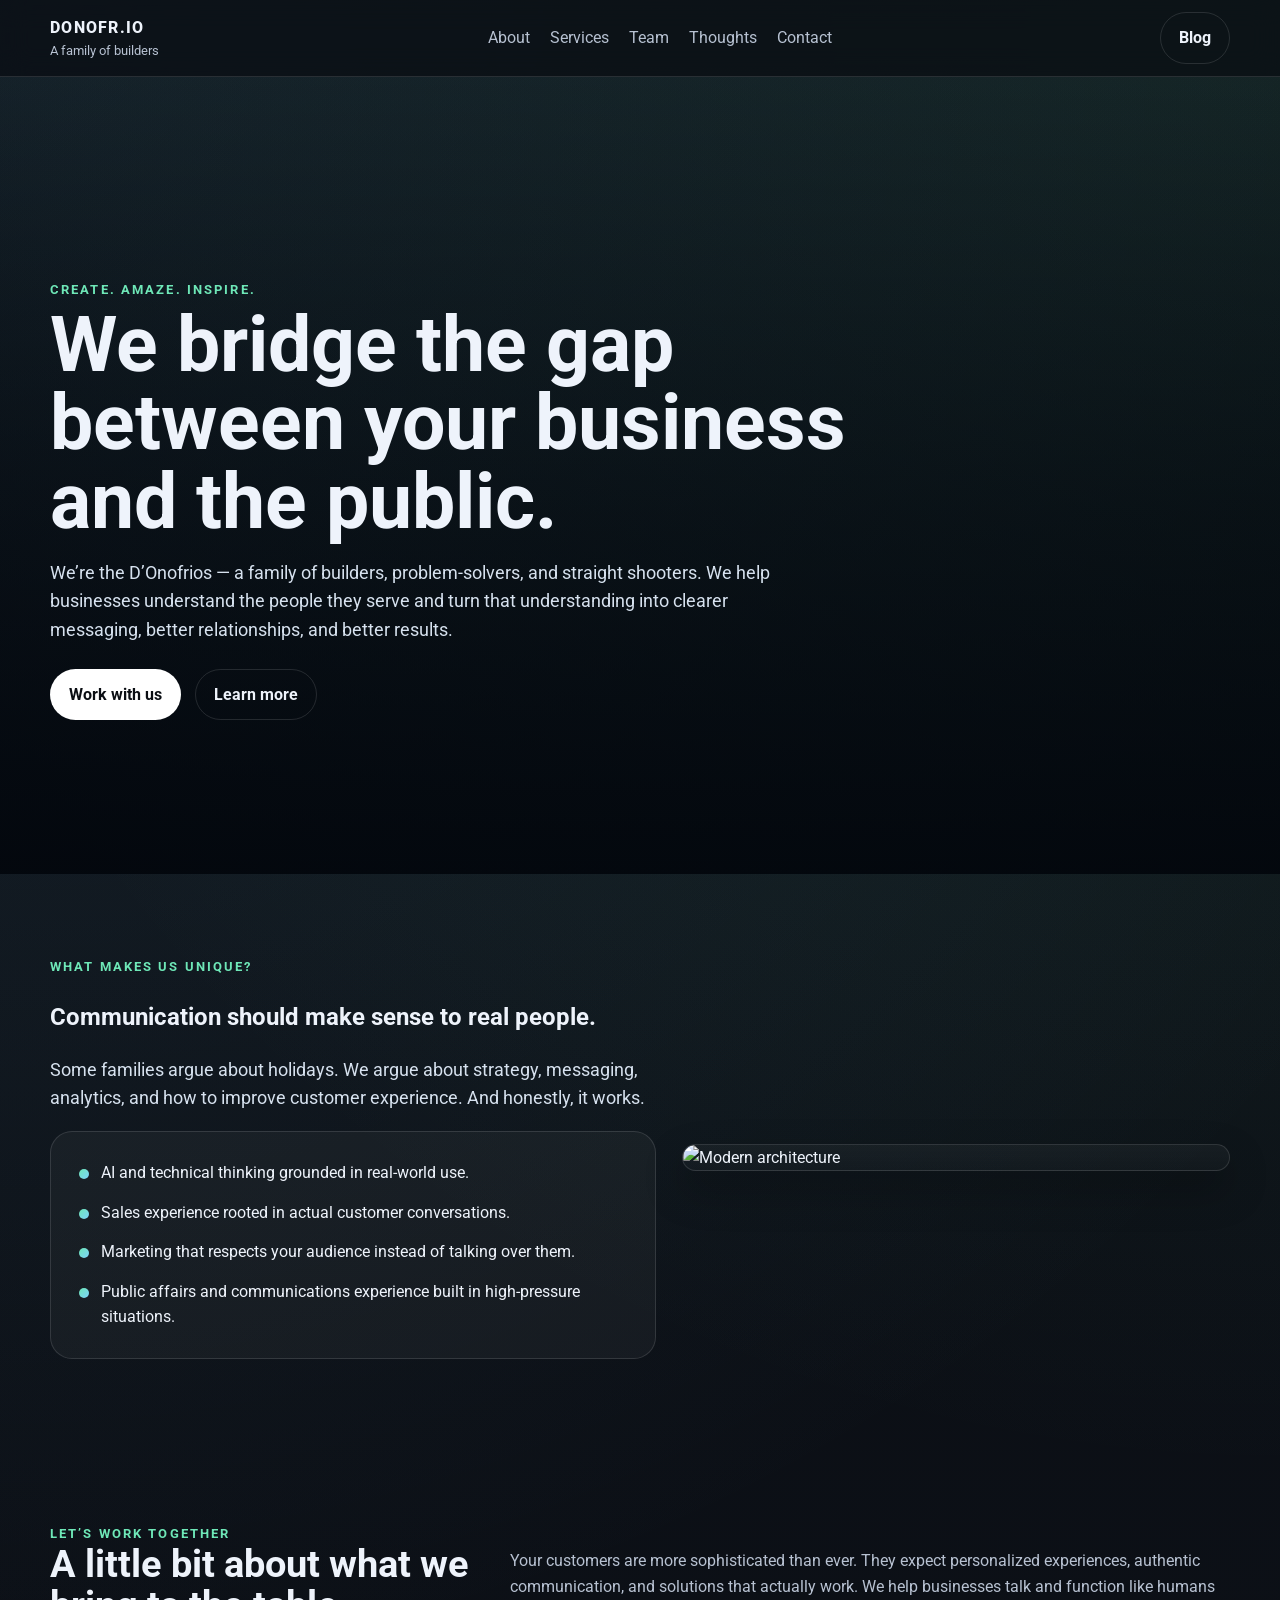
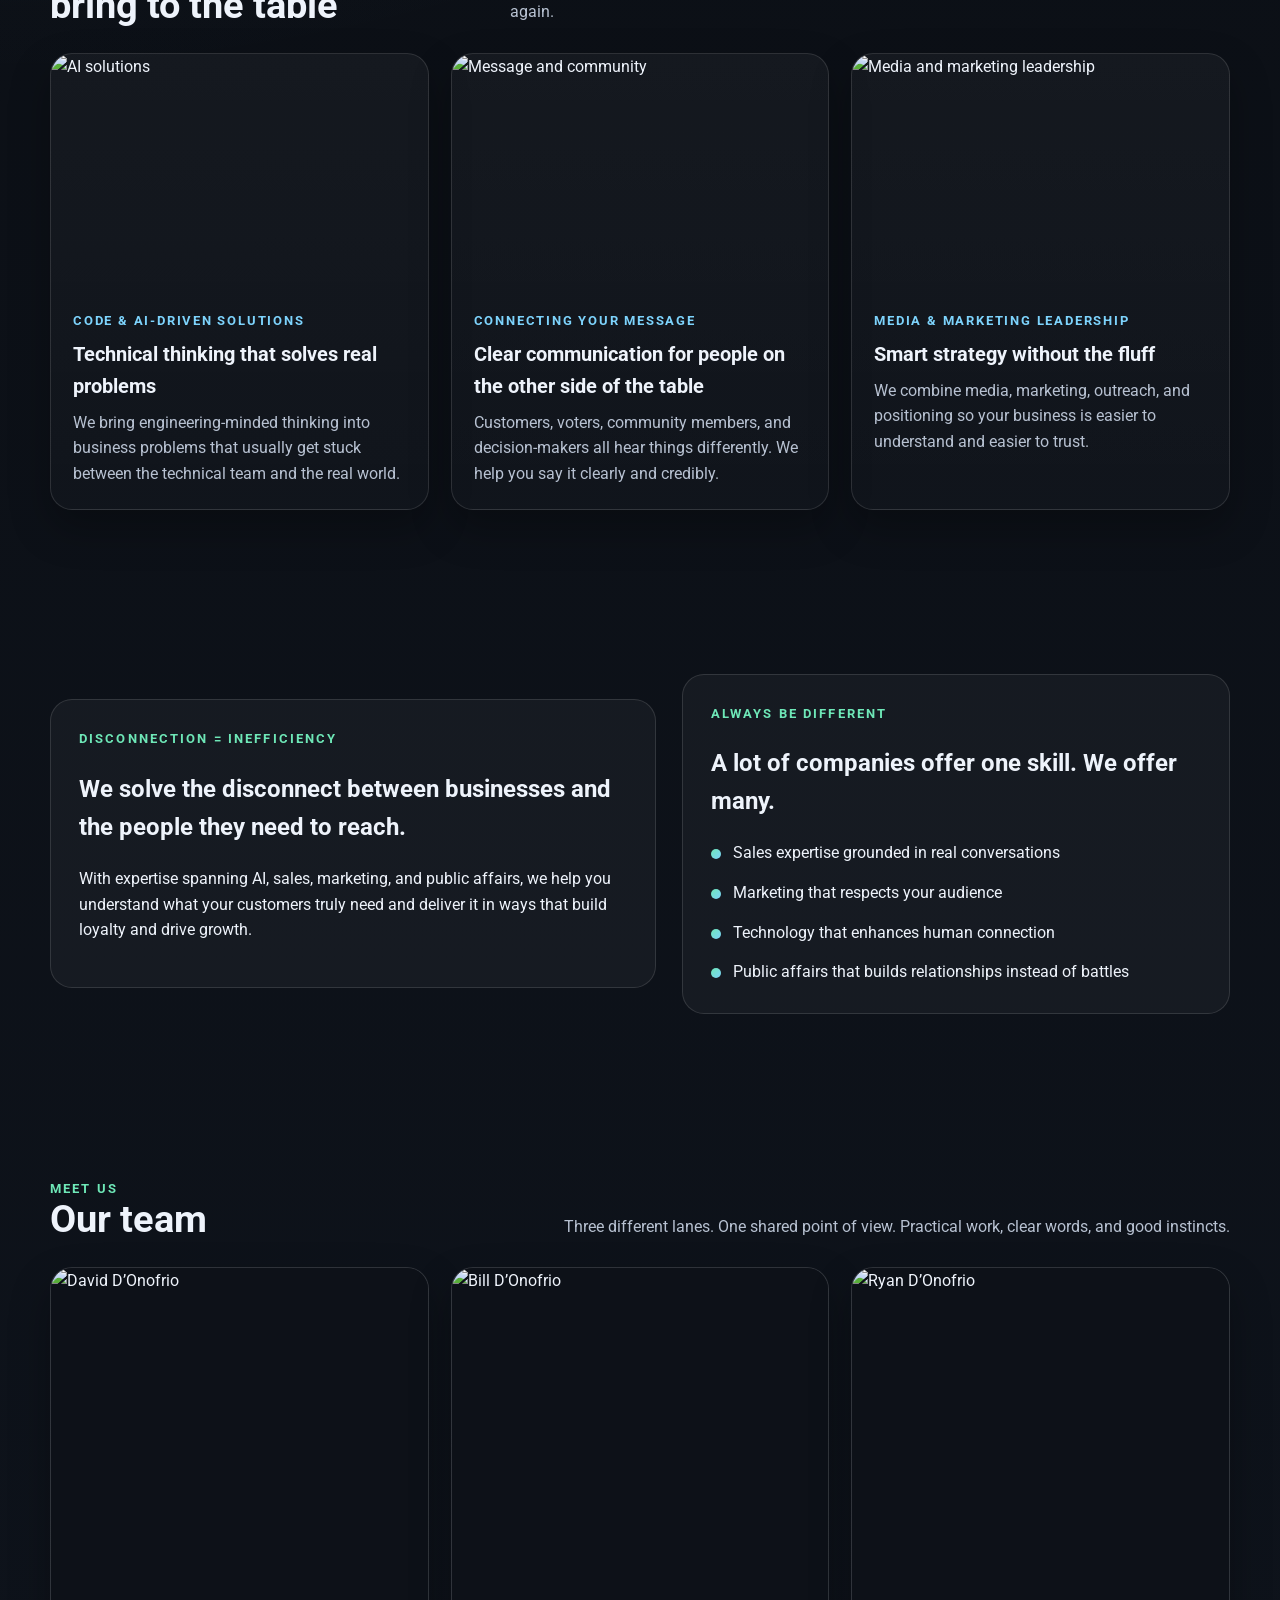
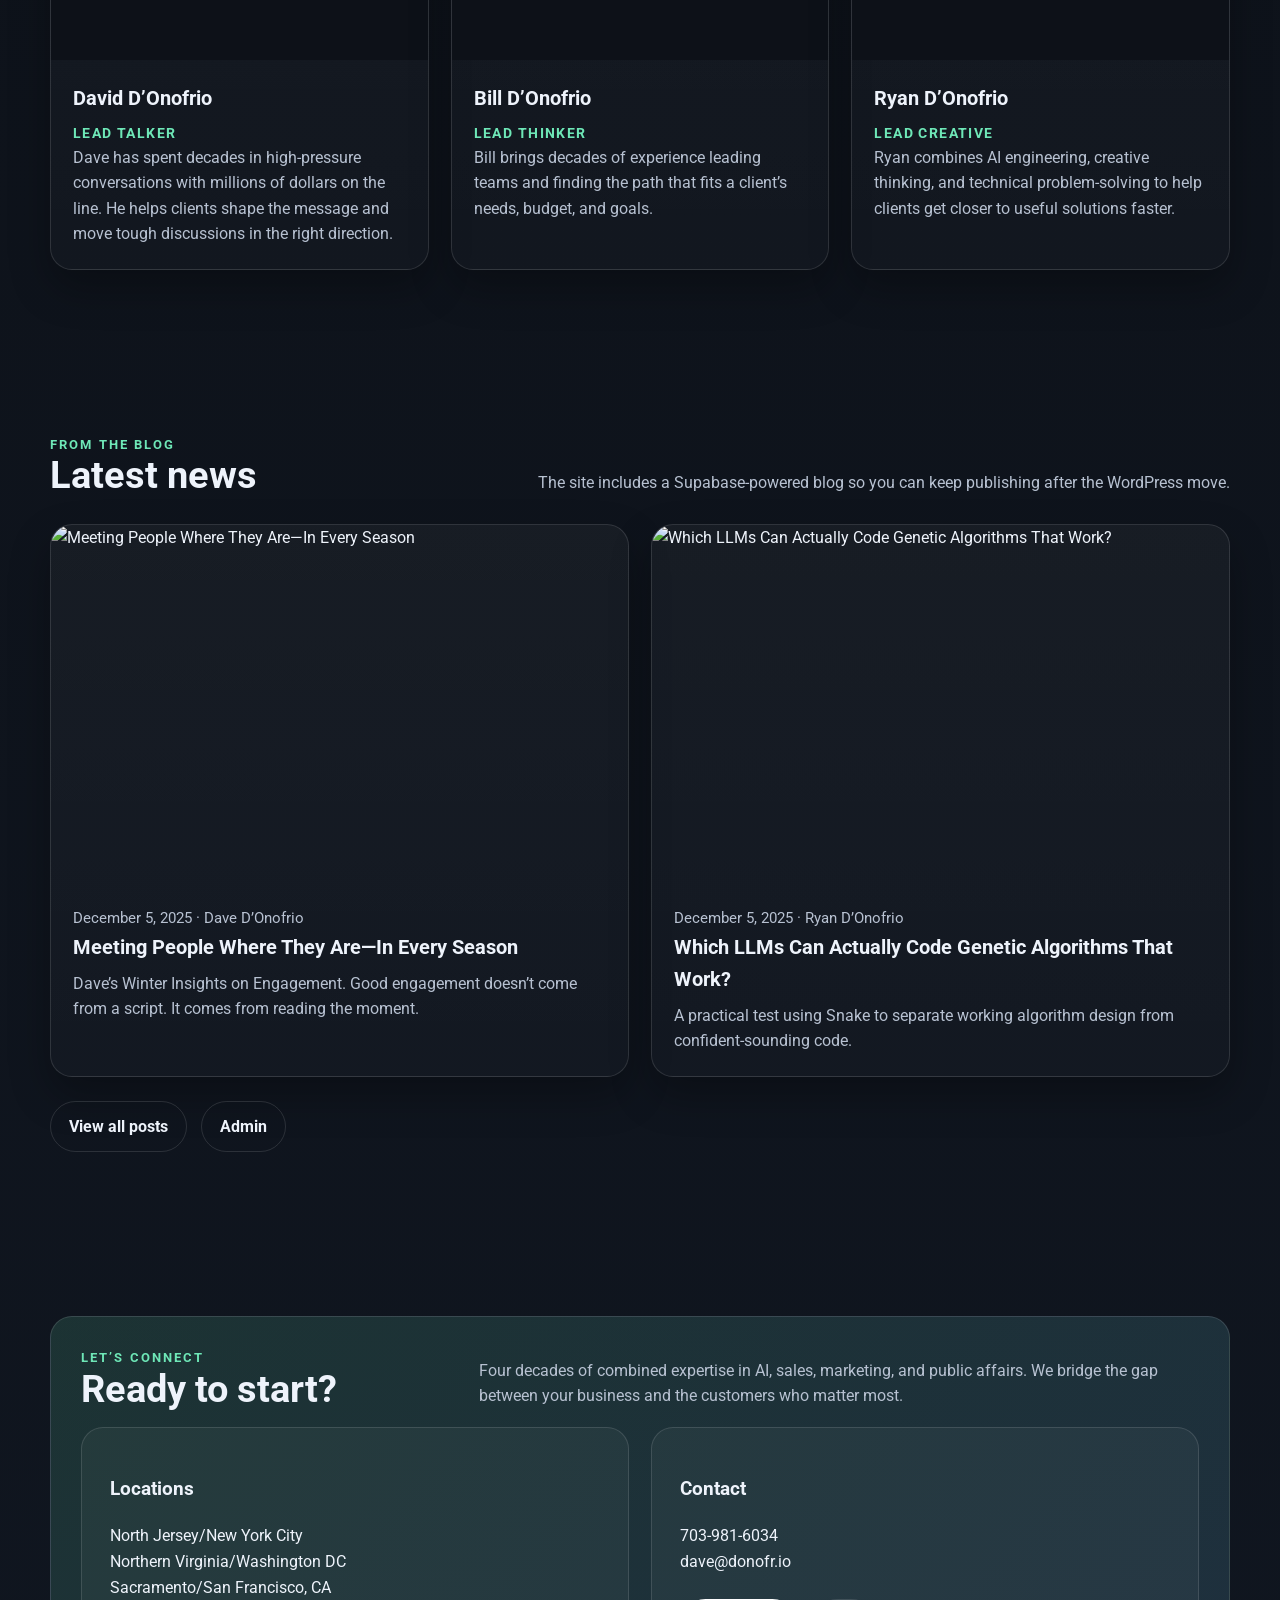
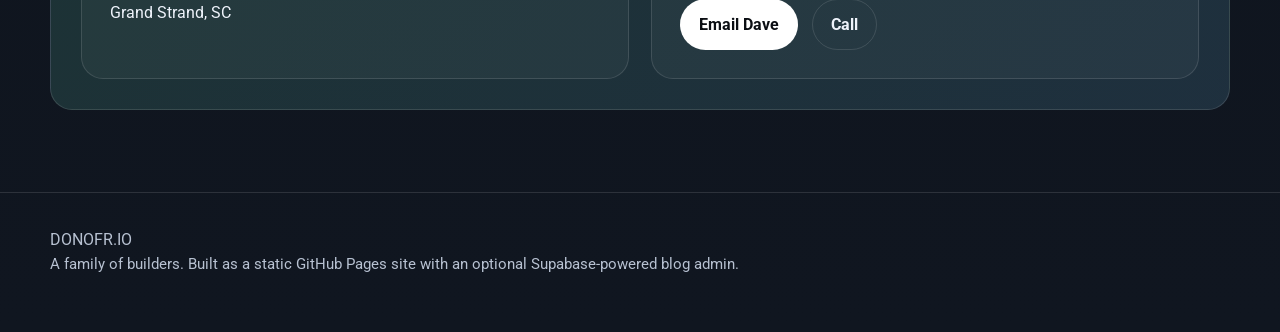
==== index.html @ b67cfa97 "Add files via upload" ====
<!doctype html>
<html lang="en">
<head>
  <meta charset="utf-8">
  <meta name="viewport" content="width=device-width,initial-scale=1">
  <title>DONOFR.IO — A family of builders</title>
  <meta name="description" content="We bridge the gap between your business and the public.">
  <link rel="preconnect" href="https://fonts.googleapis.com">
  <link rel="preconnect" href="https://fonts.gstatic.com" crossorigin>
  <link href="https://fonts.googleapis.com/css2?family=Roboto:wght@300;400;500;700;900&display=swap" rel="stylesheet">
  <link rel="stylesheet" href="styles.css">
</head>
<body>

<header class="site-header">
  <div class="container nav">
    <a class="brand" href="index.html">DONOFR.IO<small>A family of builders</small></a>
    <nav class="nav-links">
      <a href="index.html#about">About</a>
      <a href="index.html#services">Services</a>
      <a href="index.html#team">Team</a>
      <a href="thoughts.html">Thoughts</a>
      <a href="index.html#contact">Contact</a>
    </nav>
    <a class="btn secondary" href="thoughts.html">Blog</a>
  </div>
</header>

<section class="hero">
  <video autoplay muted loop playsinline poster="https://donofr.io/wp-content/uploads/2025/12/CAC-Meeting.jpg">
    <source src="https://donofr.io/wp-content/uploads/2023/02/cover.mp4" type="video/mp4">
  </video>
  <div class="hero-overlay"></div>
  <div class="container hero-inner">
    <div class="eyebrow">Create. Amaze. Inspire.</div>
    <h1>We bridge the gap between your business and the public.</h1>
    <p class="lead">We’re the D’Onofrios — a family of builders, problem-solvers, and straight shooters. We help businesses understand the people they serve and turn that understanding into clearer messaging, better relationships, and better results.</p>
    <div class="actions">
      <a class="btn" href="#contact">Work with us</a>
      <a class="btn secondary" href="#about">Learn more</a>
    </div>
  </div>
</section>

<section id="about">
  <div class="container split">
    <div>
      <div class="eyebrow">What makes us unique?</div>
      <h2>Communication should make sense to real people.</h2>
      <p class="lead">Some families argue about holidays. We argue about strategy, messaging, analytics, and how to improve customer experience. And honestly, it works.</p>
      <div class="panel">
        <ul class="list">
          <li><span class="dot"></span><span>AI and technical thinking grounded in real-world use.</span></li>
          <li><span class="dot"></span><span>Sales experience rooted in actual customer conversations.</span></li>
          <li><span class="dot"></span><span>Marketing that respects your audience instead of talking over them.</span></li>
          <li><span class="dot"></span><span>Public affairs and communications experience built in high-pressure situations.</span></li>
        </ul>
      </div>
    </div>
    <div class="card">
      <img src="https://donofr.io/wp-content/uploads/2017/09/samuel-ferrara-8N6TUVrWj38-unsplash-2-1-1024x683.jpg" alt="Modern architecture" />
    </div>
  </div>
</section>

<section id="services">
  <div class="container">
    <div class="section-head">
      <div>
        <div class="eyebrow">Let’s work together</div>
        <h2>A little bit about what we bring to the table</h2>
      </div>
      <p>Your customers are more sophisticated than ever. They expect personalized experiences, authentic communication, and solutions that actually work. We help businesses talk and function like humans again.</p>
    </div>
    <div class="grid grid-3">
      <article class="card">
        <div class="service-media"><img src="https://donofr.io/wp-content/uploads/2025/12/MIT-Probalistic-Control-compressed_0.gif" alt="AI solutions"></div>
        <div class="card-body">
          <div class="kicker">Code & AI-driven solutions</div>
          <h3>Technical thinking that solves real problems</h3>
          <p>We bring engineering-minded thinking into business problems that usually get stuck between the technical team and the real world.</p>
        </div>
      </article>
      <article class="card">
        <div class="service-media"><img src="https://donofr.io/wp-content/uploads/2025/12/CAC-Meeting.jpg" alt="Message and community"></div>
        <div class="card-body">
          <div class="kicker">Connecting your message</div>
          <h3>Clear communication for people on the other side of the table</h3>
          <p>Customers, voters, community members, and decision-makers all hear things differently. We help you say it clearly and credibly.</p>
        </div>
      </article>
      <article class="card">
        <div class="service-media"><img src="https://donofr.io/wp-content/uploads/2025/12/istockphoto-953782406-612x612-1.jpg" alt="Media and marketing leadership"></div>
        <div class="card-body">
          <div class="kicker">Media & marketing leadership</div>
          <h3>Smart strategy without the fluff</h3>
          <p>We combine media, marketing, outreach, and positioning so your business is easier to understand and easier to trust.</p>
        </div>
      </article>
    </div>
  </div>
</section>

<section>
  <div class="container split">
    <div class="panel">
      <div class="eyebrow">Disconnection = inefficiency</div>
      <h2>We solve the disconnect between businesses and the people they need to reach.</h2>
      <p>With expertise spanning AI, sales, marketing, and public affairs, we help you understand what your customers truly need and deliver it in ways that build loyalty and drive growth.</p>
    </div>
    <div class="panel">
      <div class="eyebrow">Always be different</div>
      <h2>A lot of companies offer one skill. We offer many.</h2>
      <ul class="list">
        <li><span class="dot"></span><span>Sales expertise grounded in real conversations</span></li>
        <li><span class="dot"></span><span>Marketing that respects your audience</span></li>
        <li><span class="dot"></span><span>Technology that enhances human connection</span></li>
        <li><span class="dot"></span><span>Public affairs that builds relationships instead of battles</span></li>
      </ul>
    </div>
  </div>
</section>

<section id="team">
  <div class="container">
    <div class="section-head">
      <div>
        <div class="eyebrow">Meet us</div>
        <h2>Our team</h2>
      </div>
      <p>Three different lanes. One shared point of view. Practical work, clear words, and good instincts.</p>
    </div>
    <div class="grid grid-3">
      <article class="card">
        <div class="team-photo"><img src="https://donofr.io/wp-content/uploads/2025/12/1763774761098.jpeg" alt="David D’Onofrio"></div>
        <div class="card-body">
          <h3>David D’Onofrio</h3>
          <div class="team-role">Lead Talker</div>
          <p>Dave has spent decades in high-pressure conversations with millions of dollars on the line. He helps clients shape the message and move tough discussions in the right direction.</p>
        </div>
      </article>
      <article class="card">
        <div class="team-photo"><img src="https://donofr.io/wp-content/uploads/2025/12/1517588302320.jpeg" alt="Bill D’Onofrio"></div>
        <div class="card-body">
          <h3>Bill D’Onofrio</h3>
          <div class="team-role">Lead Thinker</div>
          <p>Bill brings decades of experience leading teams and finding the path that fits a client’s needs, budget, and goals.</p>
        </div>
      </article>
      <article class="card">
        <div class="team-photo"><img src="https://donofr.io/wp-content/uploads/2025/12/1756089447397.jpeg" alt="Ryan D’Onofrio"></div>
        <div class="card-body">
          <h3>Ryan D’Onofrio</h3>
          <div class="team-role">Lead Creative</div>
          <p>Ryan combines AI engineering, creative thinking, and technical problem-solving to help clients get closer to useful solutions faster.</p>
        </div>
      </article>
    </div>
  </div>
</section>

<section id="thoughts">
  <div class="container">
    <div class="section-head">
      <div>
        <div class="eyebrow">From the blog</div>
        <h2>Latest news</h2>
      </div>
      <p>The site includes a Supabase-powered blog so you can keep publishing after the WordPress move.</p>
    </div>
    <div id="latest-posts" class="grid grid-2"></div>
    <div class="actions" style="margin-top:24px">
      <a class="btn secondary" href="thoughts.html">View all posts</a>
      <a class="btn secondary" href="admin.html">Admin</a>
    </div>
  </div>
</section>

<section id="contact">
  <div class="container">
    <div class="cta">
      <div class="section-head" style="margin-bottom:18px">
        <div>
          <div class="eyebrow">Let’s connect</div>
          <h2>Ready to start?</h2>
        </div>
        <p>Four decades of combined expertise in AI, sales, marketing, and public affairs. We bridge the gap between your business and the customers who matter most.</p>
      </div>
      <div class="grid grid-2">
        <div class="panel">
          <h3>Locations</h3>
          <p>North Jersey/New York City<br>Northern Virginia/Washington DC<br>Sacramento/San Francisco, CA<br>Grand Strand, SC</p>
        </div>
        <div class="panel">
          <h3>Contact</h3>
          <p><a href="tel:7039816034">703-981-6034</a><br><a href="mailto:dave@donofr.io">dave@donofr.io</a></p>
          <div class="actions">
            <a class="btn" href="mailto:dave@donofr.io">Email Dave</a>
            <a class="btn secondary" href="tel:7039816034">Call</a>
          </div>
        </div>
      </div>
    </div>
  </div>
</section>

<footer>
  <div class="container">
    <div>DONOFR.IO</div>
    <div class="small">A family of builders. Built as a static GitHub Pages site with an optional Supabase-powered blog admin.</div>
  </div>
</footer>

<script src="https://cdn.jsdelivr.net/npm/@supabase/supabase-js@2"></script>
<script src="config.js"></script>
<script src="app.js"></script>
</body>
</html>
---- styles.css ----
:root{
  --bg:#0e1116;
  --panel:#151a22;
  --panel-2:#1c2330;
  --text:#eef3fb;
  --muted:#b7c1d1;
  --line:rgba(255,255,255,.12);
  --accent:#6ee7b7;
  --accent-2:#7dd3fc;
  --max:1180px;
  --shadow:0 18px 40px rgba(0,0,0,.28);
  --radius:22px;
}
*{box-sizing:border-box}
html{scroll-behavior:smooth}
body{
  margin:0;
  font-family:Roboto,Inter,Arial,sans-serif;
  color:var(--text);
  background:
    radial-gradient(circle at top left, rgba(125,211,252,.12), transparent 32%),
    radial-gradient(circle at top right, rgba(110,231,183,.12), transparent 28%),
    linear-gradient(180deg,#0a0d12 0%, #101620 100%);
  line-height:1.6;
}
a{color:inherit;text-decoration:none}
img{max-width:100%;display:block}
video{display:block;max-width:100%}
.container{width:min(calc(100% - 32px),var(--max));margin:0 auto}
.site-header{
  position:sticky;top:0;z-index:1000;
  backdrop-filter:blur(14px);
  background:rgba(8,11,16,.72);
  border-bottom:1px solid var(--line);
}
.nav{
  display:flex;align-items:center;justify-content:space-between;
  min-height:76px;gap:20px
}
.brand{font-weight:800;letter-spacing:.08em}
.brand small{display:block;font-weight:400;letter-spacing:0;color:var(--muted);font-size:.8rem}
.nav-links{display:flex;gap:20px;flex-wrap:wrap}
.nav-links a{color:var(--muted)}
.nav-links a:hover,.nav-links a.active{color:var(--text)}
.btn{
  display:inline-flex;align-items:center;justify-content:center;gap:10px;
  border:1px solid var(--line);background:#fff;color:#0b0e13;
  padding:12px 18px;border-radius:999px;font-weight:700
}
.btn.secondary{
  background:transparent;color:var(--text)
}
.hero{
  position:relative;min-height:78svh;display:grid;align-items:end;overflow:hidden
}
.hero video,.hero .hero-overlay{
  position:absolute;inset:0;width:100%;height:100%;object-fit:cover
}
.hero-overlay{
  background:linear-gradient(180deg, rgba(2,6,12,.18) 0%, rgba(2,6,12,.62) 54%, rgba(2,6,12,.92) 100%)
}
.hero-inner{position:relative;z-index:1;padding:120px 0 72px}
.eyebrow{color:var(--accent);text-transform:uppercase;letter-spacing:.16em;font-size:.83rem;font-weight:700}
.hero h1{font-size:clamp(2.2rem, 6vw, 5.6rem);line-height:1.02;margin:.35rem 0 1rem;max-width:900px}
.lead{font-size:1.12rem;color:#d6e1ee;max-width:760px}
.actions{display:flex;flex-wrap:wrap;gap:14px;margin-top:24px}
section{padding:82px 0}
.section-head{display:flex;justify-content:space-between;gap:24px;align-items:end;margin-bottom:28px}
.section-head h2{font-size:clamp(1.8rem,3vw,3rem);line-height:1.05;margin:0}
.section-head p{max-width:720px;color:var(--muted);margin:0}
.grid{display:grid;gap:22px}
.grid-3{grid-template-columns:repeat(3,minmax(0,1fr))}
.grid-2{grid-template-columns:repeat(2,minmax(0,1fr))}
.card{
  background:linear-gradient(180deg, rgba(255,255,255,.04), rgba(255,255,255,.02));
  border:1px solid var(--line);border-radius:var(--radius);overflow:hidden;box-shadow:var(--shadow)
}
.card-body{padding:22px}
.card h3{margin:0 0 8px;font-size:1.25rem}
.card p{margin:0;color:var(--muted)}
.service-media{aspect-ratio:16/10;overflow:hidden}
.service-media img{width:100%;height:100%;object-fit:cover}
.kicker{font-size:.8rem;letter-spacing:.14em;text-transform:uppercase;color:var(--accent-2);font-weight:700;margin-bottom:6px}
.split{
  display:grid;grid-template-columns:1.05fr .95fr;gap:26px;align-items:center
}
.panel{
  background:rgba(255,255,255,.04);border:1px solid var(--line);border-radius:var(--radius);padding:28px
}
.list{display:grid;gap:14px;padding:0;margin:0;list-style:none}
.list li{display:flex;gap:12px;align-items:flex-start}
.dot{width:10px;height:10px;border-radius:999px;background:linear-gradient(135deg,var(--accent),var(--accent-2));margin-top:9px;flex:0 0 10px}
.team-photo{aspect-ratio:1/1.04;overflow:hidden;background:#0d1118}
.team-photo img{width:100%;height:100%;object-fit:cover}
.team-role{color:var(--accent);font-size:.88rem;letter-spacing:.1em;text-transform:uppercase;font-weight:700}
.blog-card img{aspect-ratio:16/10;object-fit:cover;width:100%}
.blog-meta{color:var(--muted);font-size:.92rem}
.cta{
  padding:30px;border-radius:var(--radius);
  background:linear-gradient(135deg, rgba(110,231,183,.14), rgba(125,211,252,.14));
  border:1px solid rgba(255,255,255,.12)
}
footer{
  border-top:1px solid var(--line);padding:34px 0 56px;color:var(--muted)
}
.small{font-size:.92rem;color:var(--muted)}
.page-hero{padding:72px 0 18px}
.page-hero h1{font-size:clamp(2rem,5vw,4rem);margin:0 0 12px}
.post-wrap{width:min(calc(100% - 32px),860px);margin:0 auto;padding:22px 0 80px}
.post-content img{border-radius:18px;margin:24px 0}
.post-content p, .post-content li, .post-content h2, .post-content h3{max-width:100%}
.post-content a{color:var(--accent-2);text-decoration:underline}
.admin-grid{display:grid;grid-template-columns:1fr 1fr;gap:20px}
input, textarea{
  width:100%;background:#0f141d;color:var(--text);border:1px solid var(--line);
  border-radius:14px;padding:14px 16px;font:inherit
}
textarea{min-height:220px;resize:vertical}
label{display:grid;gap:8px;font-weight:700}
.form-row{display:grid;gap:16px;margin-bottom:16px}
.notice{
  border:1px solid var(--line);border-radius:16px;padding:14px 16px;background:rgba(255,255,255,.04);color:var(--muted)
}
@media (max-width: 900px){
  .grid-3,.grid-2,.split,.admin-grid{grid-template-columns:1fr}
  .nav{padding:12px 0}
  .nav-links{display:none}
  .hero-inner{padding-top:108px}
}
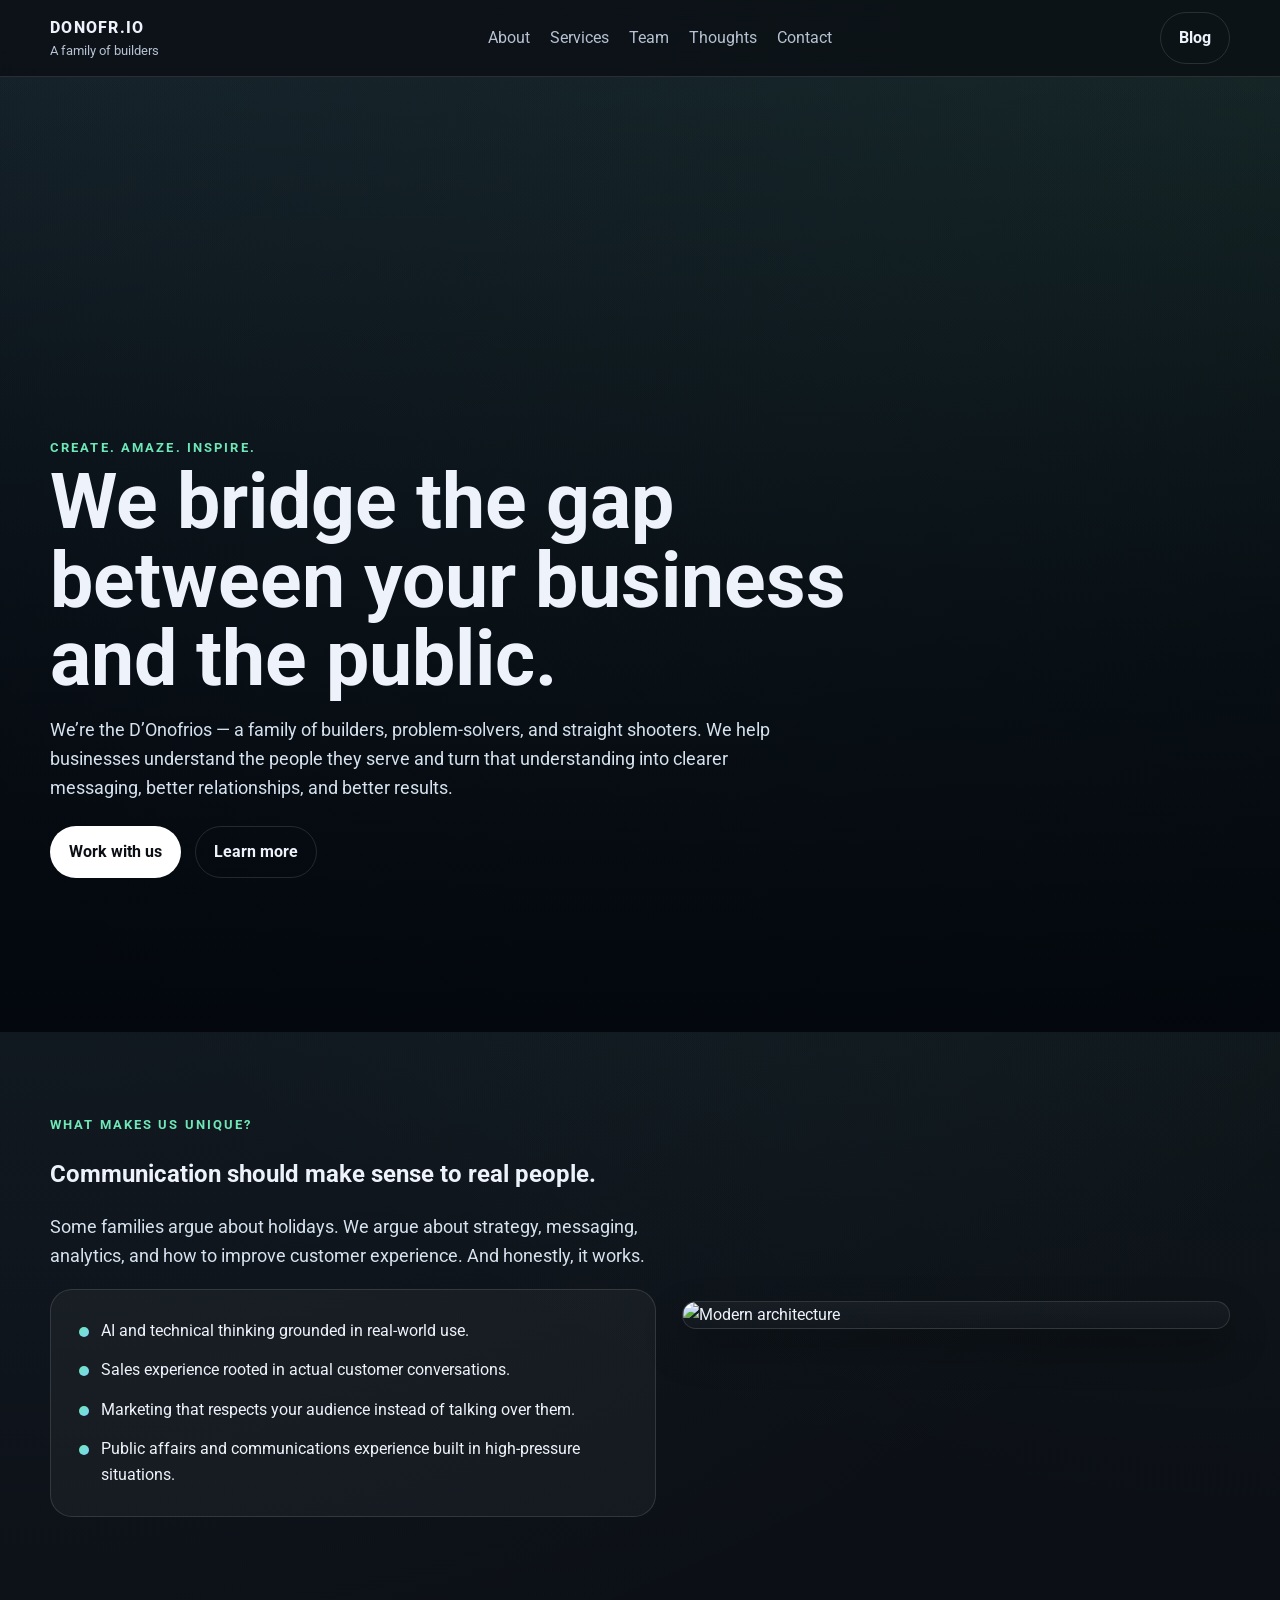
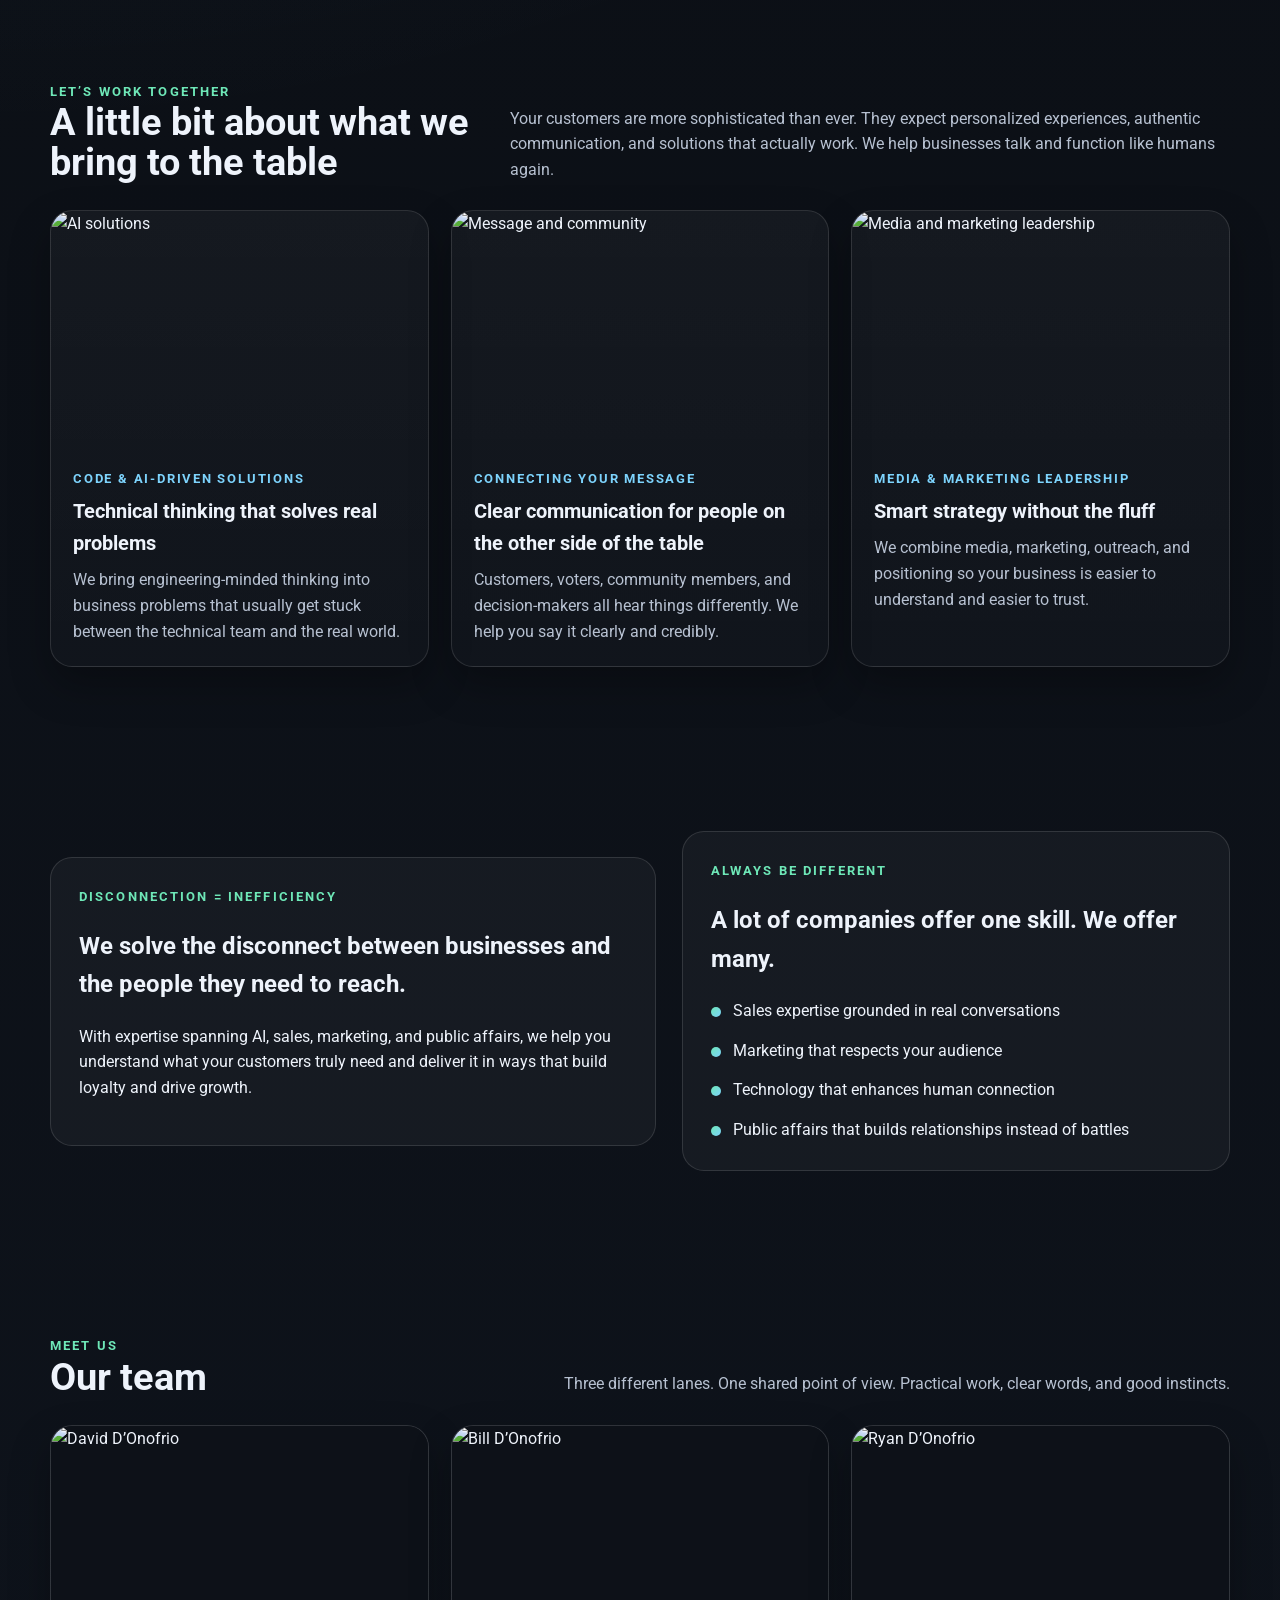
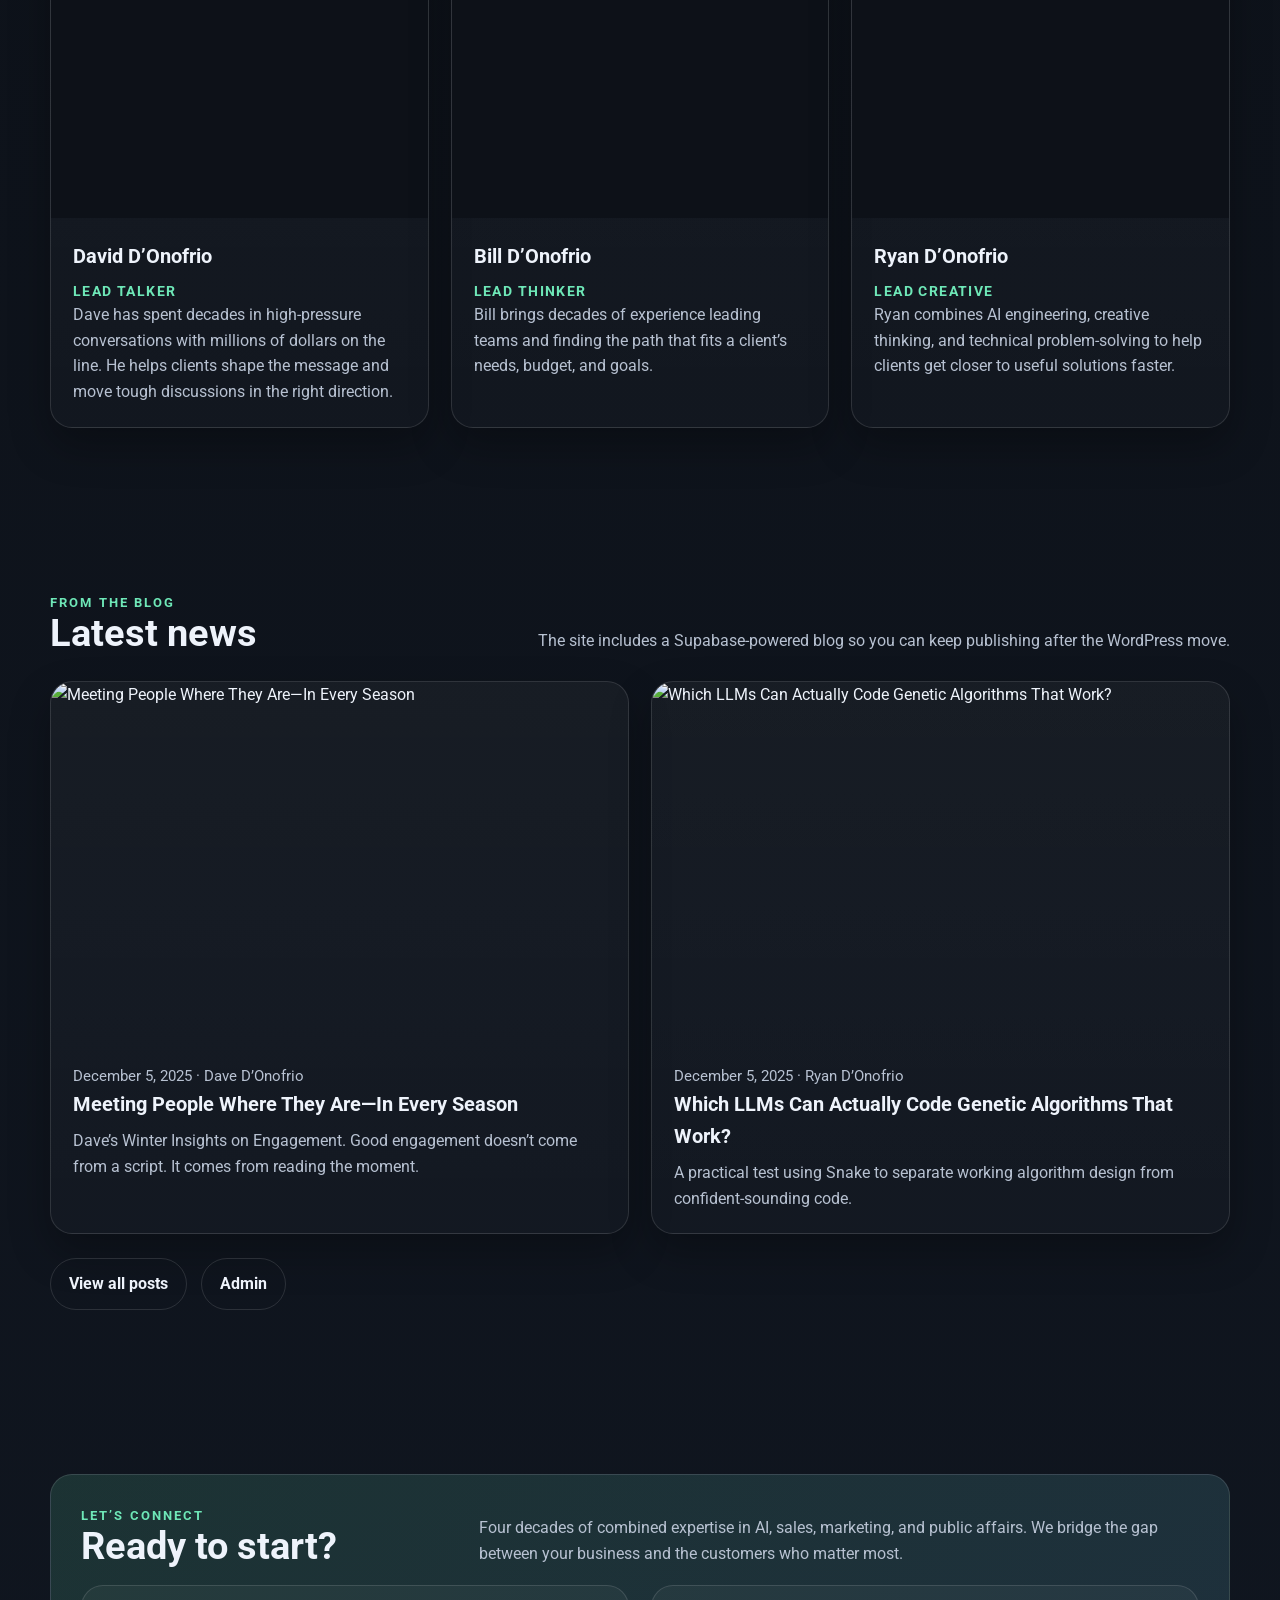
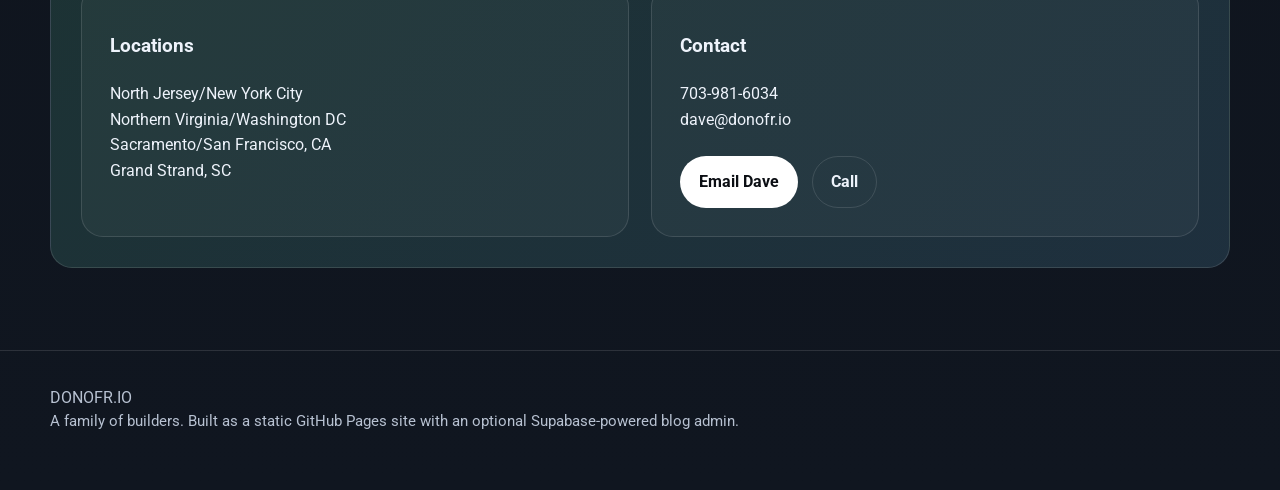
==== commit 69214db5: "Update index.html" ====
--- a/index.html
+++ b/index.html
@@ -27,9 +27,15 @@
 </header>
 
 <section class="hero">
-  <video autoplay muted loop playsinline poster="https://donofr.io/wp-content/uploads/2025/12/CAC-Meeting.jpg">
-    <source src="https://donofr.io/wp-content/uploads/2023/02/cover.mp4" type="video/mp4">
-  </video>
+  <div class="hero-video">
+    <iframe
+      src="https://player.vimeo.com/video/493280357?background=1&autoplay=1&loop=1&muted=1&byline=0&title=0&portrait=0"
+      frameborder="0"
+      allow="autoplay; fullscreen; picture-in-picture"
+      allowfullscreen
+      title="Background video"
+    ></iframe>
+  </div>
   <div class="hero-overlay"></div>
   <div class="container hero-inner">
     <div class="eyebrow">Create. Amaze. Inspire.</div>
@@ -215,4 +221,4 @@
 <script src="config.js"></script>
 <script src="app.js"></script>
 </body>
-</html>+</html>
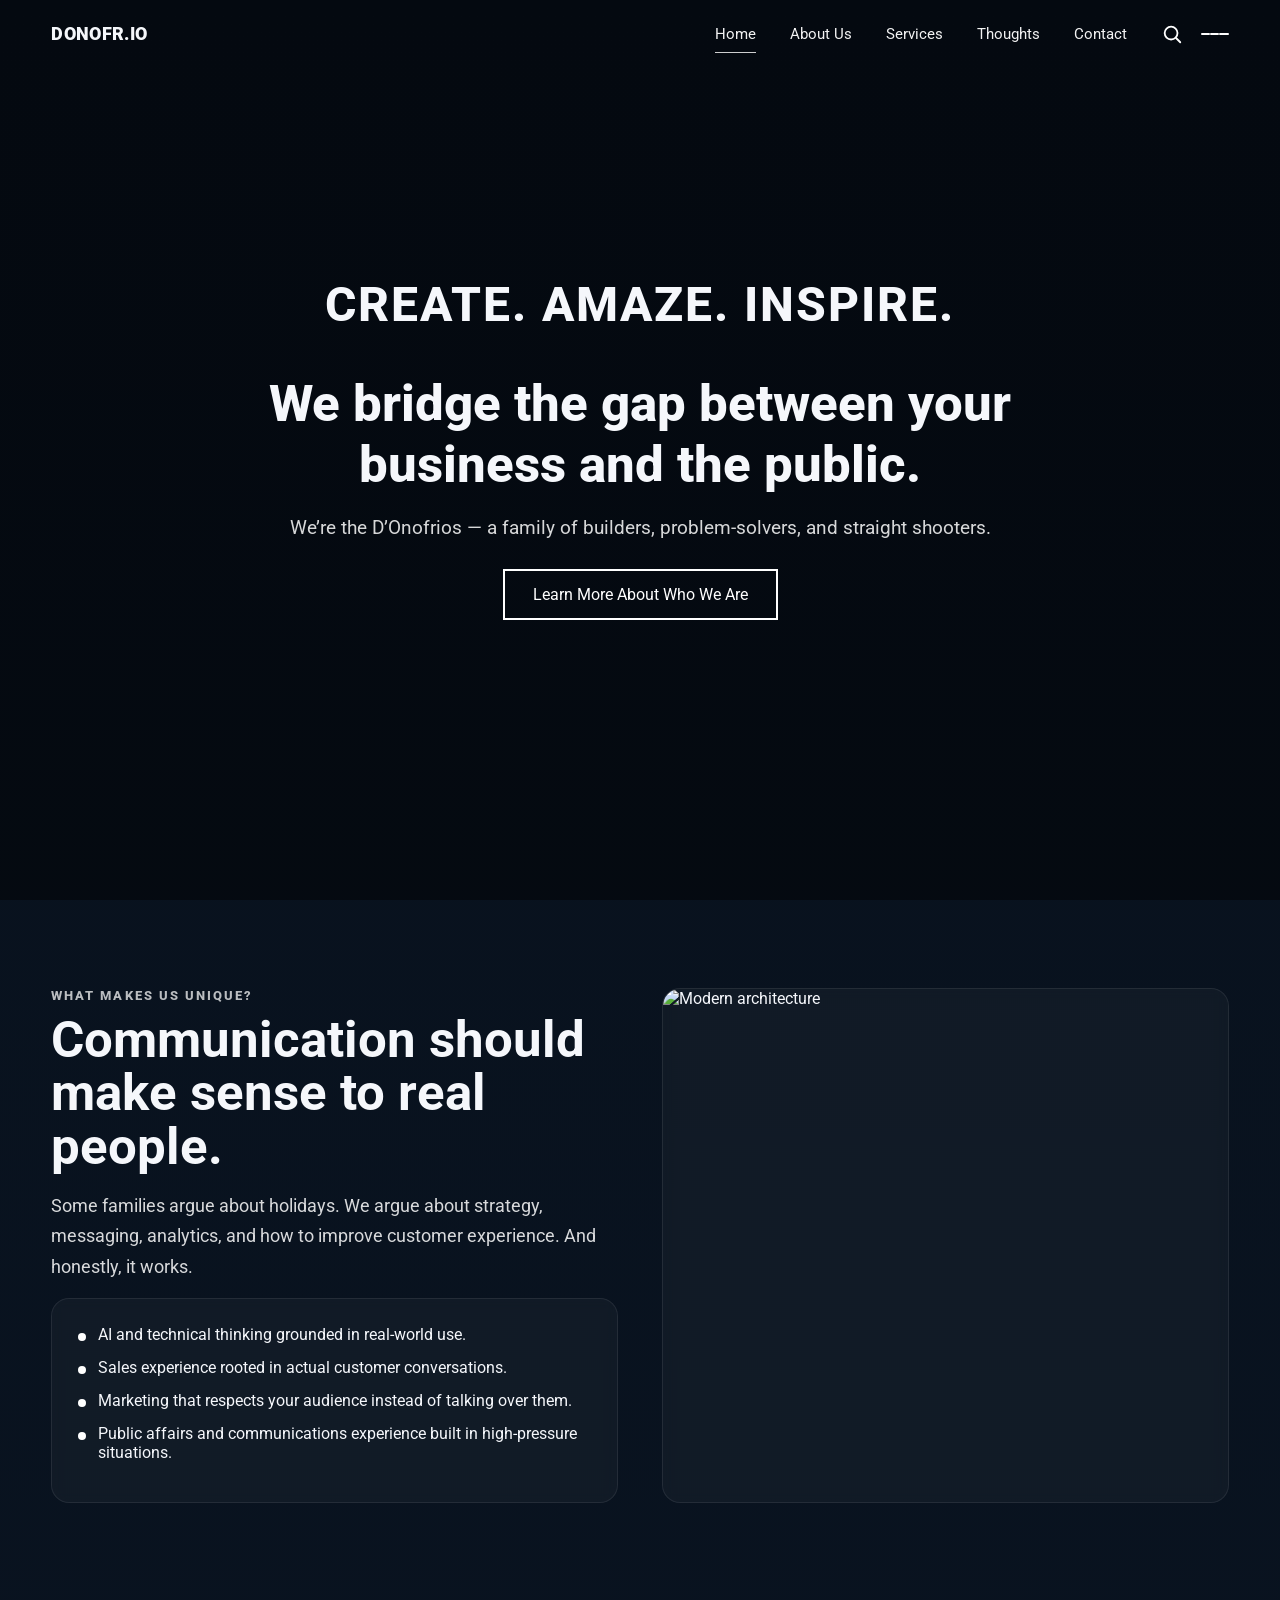
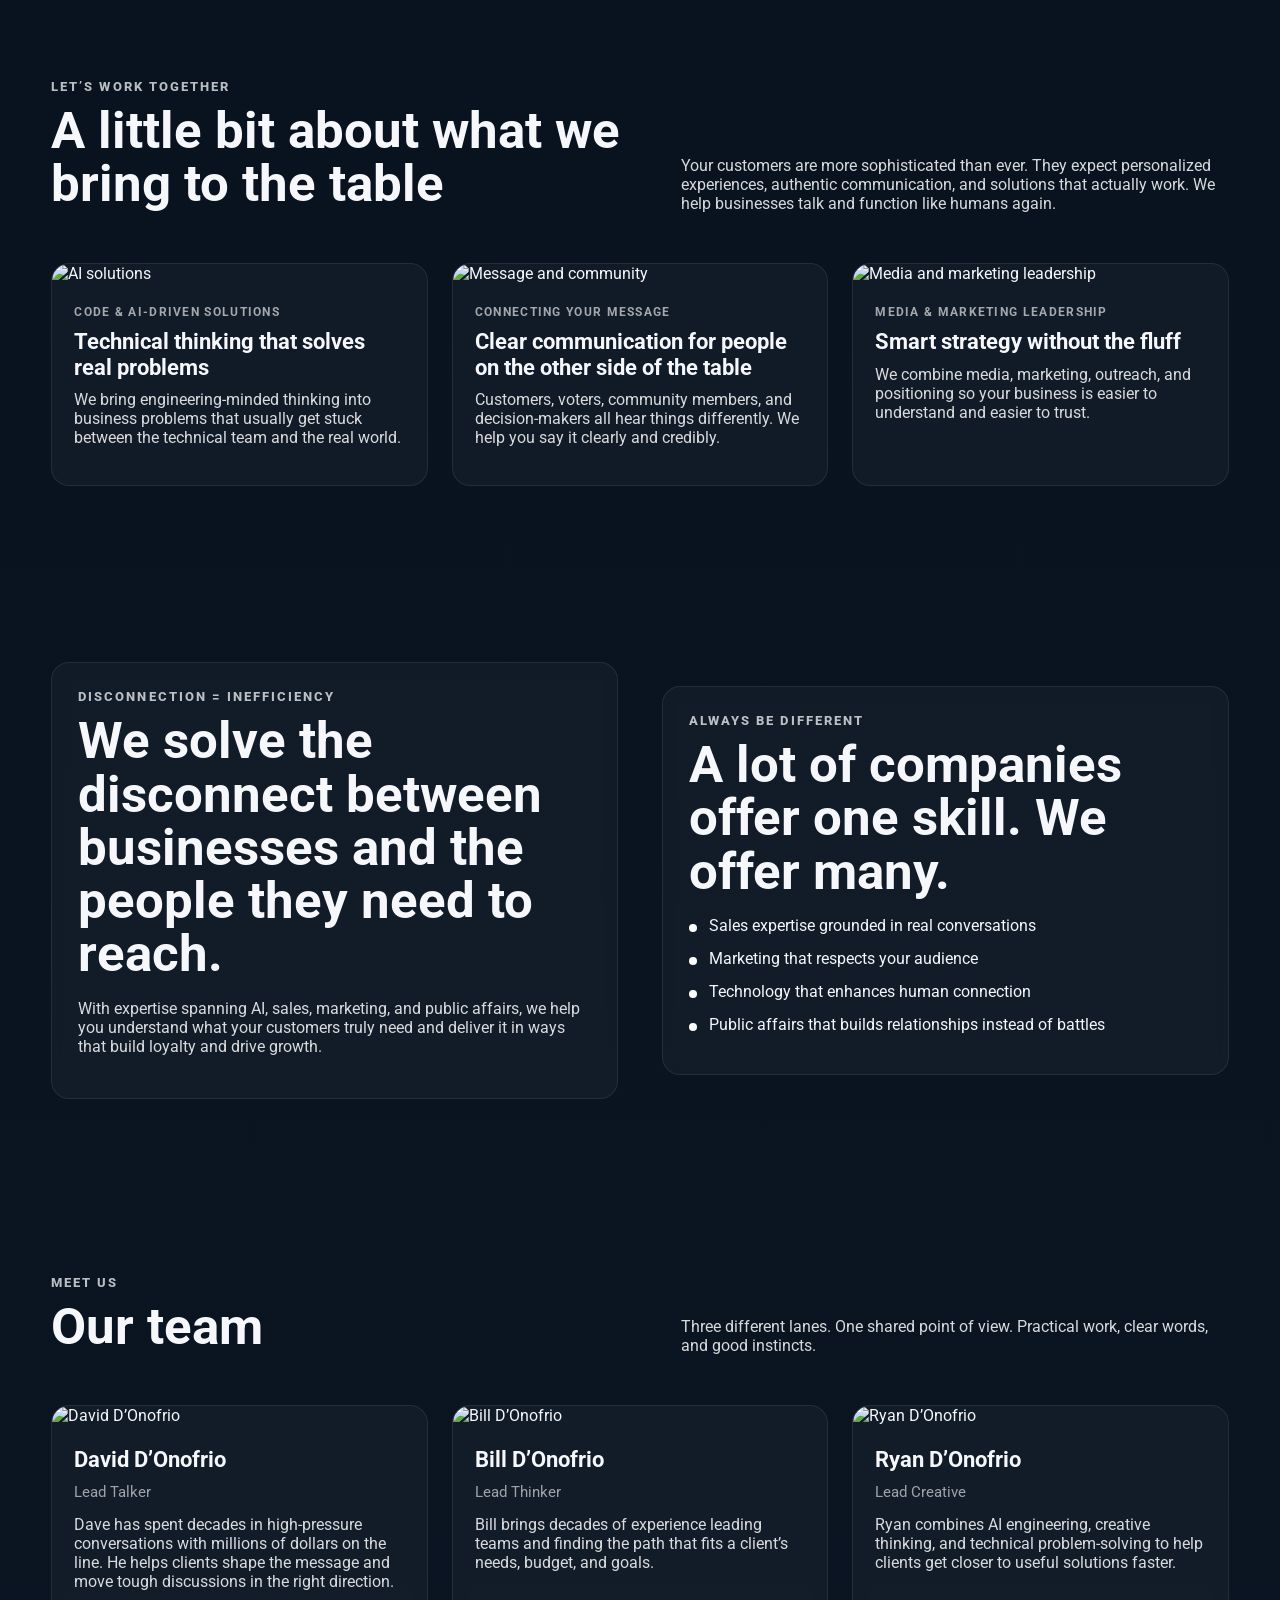
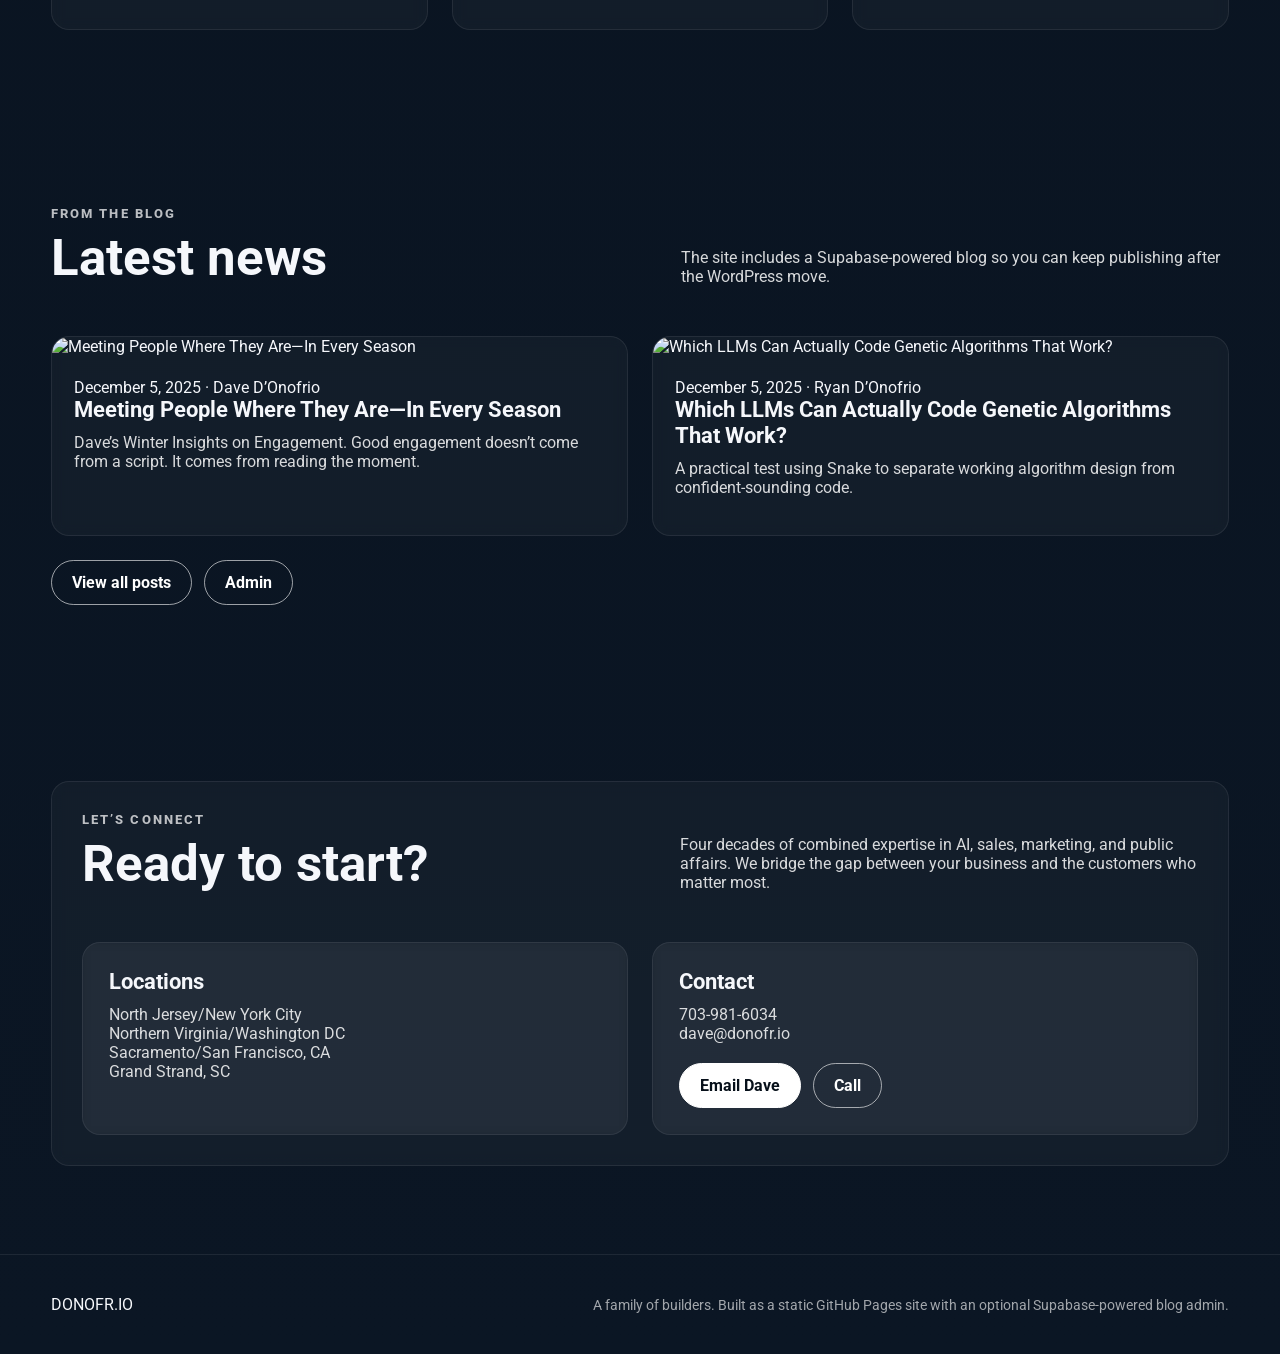
==== commit 8ad1be64: "Update index.html" ====
--- a/index.html
+++ b/index.html
@@ -14,37 +14,48 @@
 
 <header class="site-header">
   <div class="container nav">
-    <a class="brand" href="index.html">DONOFR.IO<small>A family of builders</small></a>
+    <a class="brand" href="index.html">DONOFR.IO</a>
+
     <nav class="nav-links">
-      <a href="index.html#about">About</a>
-      <a href="index.html#services">Services</a>
-      <a href="index.html#team">Team</a>
+      <a class="active" href="index.html">Home</a>
+      <a href="#about">About Us</a>
+      <a href="#services">Services</a>
       <a href="thoughts.html">Thoughts</a>
-      <a href="index.html#contact">Contact</a>
+      <a href="#contact">Contact</a>
     </nav>
-    <a class="btn secondary" href="thoughts.html">Blog</a>
+
+    <div class="nav-icons">
+      <a class="nav-icon search-icon" href="thoughts.html" aria-label="Search">
+        <svg viewBox="0 0 24 24" aria-hidden="true">
+          <circle cx="11" cy="11" r="7"></circle>
+          <line x1="16.65" y1="16.65" x2="21" y2="21"></line>
+        </svg>
+      </a>
+      <button class="nav-icon menu-icon" type="button" aria-label="Menu">
+        <span></span><span></span><span></span>
+      </button>
+    </div>
   </div>
 </header>
 
 <section class="hero">
-  <div class="hero-video">
-    <iframe
-      src="https://player.vimeo.com/video/493280357?background=1&autoplay=1&loop=1&muted=1&byline=0&title=0&portrait=0"
-      frameborder="0"
-      allow="autoplay; fullscreen; picture-in-picture"
-      allowfullscreen
-      title="Background video"
-    ></iframe>
-  </div>
+  <div class="hero-video-shell">
+    <video class="hero-video-native" autoplay muted loop playsinline>
+      <source src="DataFlow.mp4" type="video/mp4">
+    </video>
+  </div>
+
   <div class="hero-overlay"></div>
-  <div class="container hero-inner">
-    <div class="eyebrow">Create. Amaze. Inspire.</div>
-    <h1>We bridge the gap between your business and the public.</h1>
-    <p class="lead">We’re the D’Onofrios — a family of builders, problem-solvers, and straight shooters. We help businesses understand the people they serve and turn that understanding into clearer messaging, better relationships, and better results.</p>
-    <div class="actions">
-      <a class="btn" href="#contact">Work with us</a>
-      <a class="btn secondary" href="#about">Learn more</a>
-    </div>
+
+  <div class="hero-content">
+    <h2 class="hero-eyebrow">CREATE. AMAZE. INSPIRE.</h2>
+    <h1 class="hero-title">
+      We bridge the gap between your business and the public.
+    </h1>
+    <p class="hero-sub">
+      We’re the D’Onofrios — a family of builders, problem-solvers, and straight shooters.
+    </p>
+    <a href="#about" class="hero-button">Learn More About Who We Are</a>
   </div>
 </section>
 
@@ -53,7 +64,11 @@
     <div>
       <div class="eyebrow">What makes us unique?</div>
       <h2>Communication should make sense to real people.</h2>
-      <p class="lead">Some families argue about holidays. We argue about strategy, messaging, analytics, and how to improve customer experience. And honestly, it works.</p>
+      <p class="lead">
+        Some families argue about holidays. We argue about strategy, messaging, analytics,
+        and how to improve customer experience. And honestly, it works.
+      </p>
+
       <div class="panel">
         <ul class="list">
           <li><span class="dot"></span><span>AI and technical thinking grounded in real-world use.</span></li>
@@ -63,8 +78,9 @@
         </ul>
       </div>
     </div>
+
     <div class="card">
-      <img src="https://donofr.io/wp-content/uploads/2017/09/samuel-ferrara-8N6TUVrWj38-unsplash-2-1-1024x683.jpg" alt="Modern architecture" />
+      <img src="https://donofr.io/wp-content/uploads/2017/09/samuel-ferrara-8N6TUVrWj38-unsplash-2-1-1024x683.jpg" alt="Modern architecture">
     </div>
   </div>
 </section>
@@ -76,27 +92,40 @@
         <div class="eyebrow">Let’s work together</div>
         <h2>A little bit about what we bring to the table</h2>
       </div>
-      <p>Your customers are more sophisticated than ever. They expect personalized experiences, authentic communication, and solutions that actually work. We help businesses talk and function like humans again.</p>
-    </div>
+      <p>
+        Your customers are more sophisticated than ever. They expect personalized experiences,
+        authentic communication, and solutions that actually work. We help businesses talk and
+        function like humans again.
+      </p>
+    </div>
+
     <div class="grid grid-3">
       <article class="card">
-        <div class="service-media"><img src="https://donofr.io/wp-content/uploads/2025/12/MIT-Probalistic-Control-compressed_0.gif" alt="AI solutions"></div>
+        <div class="service-media">
+          <img src="https://donofr.io/wp-content/uploads/2025/12/MIT-Probalistic-Control-compressed_0.gif" alt="AI solutions">
+        </div>
         <div class="card-body">
           <div class="kicker">Code & AI-driven solutions</div>
           <h3>Technical thinking that solves real problems</h3>
           <p>We bring engineering-minded thinking into business problems that usually get stuck between the technical team and the real world.</p>
         </div>
       </article>
-      <article class="card">
-        <div class="service-media"><img src="https://donofr.io/wp-content/uploads/2025/12/CAC-Meeting.jpg" alt="Message and community"></div>
+
+      <article class="card">
+        <div class="service-media">
+          <img src="https://donofr.io/wp-content/uploads/2025/12/CAC-Meeting.jpg" alt="Message and community">
+        </div>
         <div class="card-body">
           <div class="kicker">Connecting your message</div>
           <h3>Clear communication for people on the other side of the table</h3>
           <p>Customers, voters, community members, and decision-makers all hear things differently. We help you say it clearly and credibly.</p>
         </div>
       </article>
-      <article class="card">
-        <div class="service-media"><img src="https://donofr.io/wp-content/uploads/2025/12/istockphoto-953782406-612x612-1.jpg" alt="Media and marketing leadership"></div>
+
+      <article class="card">
+        <div class="service-media">
+          <img src="https://donofr.io/wp-content/uploads/2025/12/istockphoto-953782406-612x612-1.jpg" alt="Media and marketing leadership">
+        </div>
         <div class="card-body">
           <div class="kicker">Media & marketing leadership</div>
           <h3>Smart strategy without the fluff</h3>
@@ -112,8 +141,12 @@
     <div class="panel">
       <div class="eyebrow">Disconnection = inefficiency</div>
       <h2>We solve the disconnect between businesses and the people they need to reach.</h2>
-      <p>With expertise spanning AI, sales, marketing, and public affairs, we help you understand what your customers truly need and deliver it in ways that build loyalty and drive growth.</p>
-    </div>
+      <p>
+        With expertise spanning AI, sales, marketing, and public affairs, we help you understand
+        what your customers truly need and deliver it in ways that build loyalty and drive growth.
+      </p>
+    </div>
+
     <div class="panel">
       <div class="eyebrow">Always be different</div>
       <h2>A lot of companies offer one skill. We offer many.</h2>
@@ -136,25 +169,34 @@
       </div>
       <p>Three different lanes. One shared point of view. Practical work, clear words, and good instincts.</p>
     </div>
+
     <div class="grid grid-3">
       <article class="card">
-        <div class="team-photo"><img src="https://donofr.io/wp-content/uploads/2025/12/1763774761098.jpeg" alt="David D’Onofrio"></div>
+        <div class="team-photo">
+          <img src="https://donofr.io/wp-content/uploads/2025/12/1763774761098.jpeg" alt="David D’Onofrio">
+        </div>
         <div class="card-body">
           <h3>David D’Onofrio</h3>
           <div class="team-role">Lead Talker</div>
           <p>Dave has spent decades in high-pressure conversations with millions of dollars on the line. He helps clients shape the message and move tough discussions in the right direction.</p>
         </div>
       </article>
-      <article class="card">
-        <div class="team-photo"><img src="https://donofr.io/wp-content/uploads/2025/12/1517588302320.jpeg" alt="Bill D’Onofrio"></div>
+
+      <article class="card">
+        <div class="team-photo">
+          <img src="https://donofr.io/wp-content/uploads/2025/12/1517588302320.jpeg" alt="Bill D’Onofrio">
+        </div>
         <div class="card-body">
           <h3>Bill D’Onofrio</h3>
           <div class="team-role">Lead Thinker</div>
           <p>Bill brings decades of experience leading teams and finding the path that fits a client’s needs, budget, and goals.</p>
         </div>
       </article>
-      <article class="card">
-        <div class="team-photo"><img src="https://donofr.io/wp-content/uploads/2025/12/1756089447397.jpeg" alt="Ryan D’Onofrio"></div>
+
+      <article class="card">
+        <div class="team-photo">
+          <img src="https://donofr.io/wp-content/uploads/2025/12/1756089447397.jpeg" alt="Ryan D’Onofrio">
+        </div>
         <div class="card-body">
           <h3>Ryan D’Onofrio</h3>
           <div class="team-role">Lead Creative</div>
@@ -174,7 +216,9 @@
       </div>
       <p>The site includes a Supabase-powered blog so you can keep publishing after the WordPress move.</p>
     </div>
+
     <div id="latest-posts" class="grid grid-2"></div>
+
     <div class="actions" style="margin-top:24px">
       <a class="btn secondary" href="thoughts.html">View all posts</a>
       <a class="btn secondary" href="admin.html">Admin</a>
@@ -185,21 +229,34 @@
 <section id="contact">
   <div class="container">
     <div class="cta">
-      <div class="section-head" style="margin-bottom:18px">
+      <div class="section-head">
         <div>
           <div class="eyebrow">Let’s connect</div>
           <h2>Ready to start?</h2>
         </div>
-        <p>Four decades of combined expertise in AI, sales, marketing, and public affairs. We bridge the gap between your business and the customers who matter most.</p>
-      </div>
+        <p>
+          Four decades of combined expertise in AI, sales, marketing, and public affairs.
+          We bridge the gap between your business and the customers who matter most.
+        </p>
+      </div>
+
       <div class="grid grid-2">
         <div class="panel">
           <h3>Locations</h3>
-          <p>North Jersey/New York City<br>Northern Virginia/Washington DC<br>Sacramento/San Francisco, CA<br>Grand Strand, SC</p>
-        </div>
+          <p>
+            North Jersey/New York City<br>
+            Northern Virginia/Washington DC<br>
+            Sacramento/San Francisco, CA<br>
+            Grand Strand, SC
+          </p>
+        </div>
+
         <div class="panel">
           <h3>Contact</h3>
-          <p><a href="tel:7039816034">703-981-6034</a><br><a href="mailto:dave@donofr.io">dave@donofr.io</a></p>
+          <p>
+            <a href="tel:7039816034">703-981-6034</a><br>
+            <a href="mailto:dave@donofr.io">dave@donofr.io</a>
+          </p>
           <div class="actions">
             <a class="btn" href="mailto:dave@donofr.io">Email Dave</a>
             <a class="btn secondary" href="tel:7039816034">Call</a>
@@ -211,7 +268,7 @@
 </section>
 
 <footer>
-  <div class="container">
+  <div class="container footer-inner">
     <div>DONOFR.IO</div>
     <div class="small">A family of builders. Built as a static GitHub Pages site with an optional Supabase-powered blog admin.</div>
   </div>
--- a/styles.css
+++ b/styles.css
@@ -1,130 +1,521 @@
-
-:root{
-  --bg:#0e1116;
-  --panel:#151a22;
-  --panel-2:#1c2330;
-  --text:#eef3fb;
-  --muted:#b7c1d1;
-  --line:rgba(255,255,255,.12);
-  --accent:#6ee7b7;
-  --accent-2:#7dd3fc;
-  --max:1180px;
-  --shadow:0 18px 40px rgba(0,0,0,.28);
-  --radius:22px;
-}
-*{box-sizing:border-box}
-html{scroll-behavior:smooth}
-body{
-  margin:0;
-  font-family:Roboto,Inter,Arial,sans-serif;
-  color:var(--text);
-  background:
-    radial-gradient(circle at top left, rgba(125,211,252,.12), transparent 32%),
-    radial-gradient(circle at top right, rgba(110,231,183,.12), transparent 28%),
-    linear-gradient(180deg,#0a0d12 0%, #101620 100%);
-  line-height:1.6;
-}
-a{color:inherit;text-decoration:none}
-img{max-width:100%;display:block}
-video{display:block;max-width:100%}
-.container{width:min(calc(100% - 32px),var(--max));margin:0 auto}
-.site-header{
-  position:sticky;top:0;z-index:1000;
-  backdrop-filter:blur(14px);
-  background:rgba(8,11,16,.72);
-  border-bottom:1px solid var(--line);
-}
-.nav{
-  display:flex;align-items:center;justify-content:space-between;
-  min-height:76px;gap:20px
-}
-.brand{font-weight:800;letter-spacing:.08em}
-.brand small{display:block;font-weight:400;letter-spacing:0;color:var(--muted);font-size:.8rem}
-.nav-links{display:flex;gap:20px;flex-wrap:wrap}
-.nav-links a{color:var(--muted)}
-.nav-links a:hover,.nav-links a.active{color:var(--text)}
-.btn{
-  display:inline-flex;align-items:center;justify-content:center;gap:10px;
-  border:1px solid var(--line);background:#fff;color:#0b0e13;
-  padding:12px 18px;border-radius:999px;font-weight:700
-}
-.btn.secondary{
-  background:transparent;color:var(--text)
-}
-.hero{
-  position:relative;min-height:78svh;display:grid;align-items:end;overflow:hidden
-}
-.hero video,.hero .hero-overlay{
-  position:absolute;inset:0;width:100%;height:100%;object-fit:cover
-}
-.hero-overlay{
-  background:linear-gradient(180deg, rgba(2,6,12,.18) 0%, rgba(2,6,12,.62) 54%, rgba(2,6,12,.92) 100%)
-}
-.hero-inner{position:relative;z-index:1;padding:120px 0 72px}
-.eyebrow{color:var(--accent);text-transform:uppercase;letter-spacing:.16em;font-size:.83rem;font-weight:700}
-.hero h1{font-size:clamp(2.2rem, 6vw, 5.6rem);line-height:1.02;margin:.35rem 0 1rem;max-width:900px}
-.lead{font-size:1.12rem;color:#d6e1ee;max-width:760px}
-.actions{display:flex;flex-wrap:wrap;gap:14px;margin-top:24px}
-section{padding:82px 0}
-.section-head{display:flex;justify-content:space-between;gap:24px;align-items:end;margin-bottom:28px}
-.section-head h2{font-size:clamp(1.8rem,3vw,3rem);line-height:1.05;margin:0}
-.section-head p{max-width:720px;color:var(--muted);margin:0}
-.grid{display:grid;gap:22px}
-.grid-3{grid-template-columns:repeat(3,minmax(0,1fr))}
-.grid-2{grid-template-columns:repeat(2,minmax(0,1fr))}
-.card{
-  background:linear-gradient(180deg, rgba(255,255,255,.04), rgba(255,255,255,.02));
-  border:1px solid var(--line);border-radius:var(--radius);overflow:hidden;box-shadow:var(--shadow)
-}
-.card-body{padding:22px}
-.card h3{margin:0 0 8px;font-size:1.25rem}
-.card p{margin:0;color:var(--muted)}
-.service-media{aspect-ratio:16/10;overflow:hidden}
-.service-media img{width:100%;height:100%;object-fit:cover}
-.kicker{font-size:.8rem;letter-spacing:.14em;text-transform:uppercase;color:var(--accent-2);font-weight:700;margin-bottom:6px}
-.split{
-  display:grid;grid-template-columns:1.05fr .95fr;gap:26px;align-items:center
-}
-.panel{
-  background:rgba(255,255,255,.04);border:1px solid var(--line);border-radius:var(--radius);padding:28px
-}
-.list{display:grid;gap:14px;padding:0;margin:0;list-style:none}
-.list li{display:flex;gap:12px;align-items:flex-start}
-.dot{width:10px;height:10px;border-radius:999px;background:linear-gradient(135deg,var(--accent),var(--accent-2));margin-top:9px;flex:0 0 10px}
-.team-photo{aspect-ratio:1/1.04;overflow:hidden;background:#0d1118}
-.team-photo img{width:100%;height:100%;object-fit:cover}
-.team-role{color:var(--accent);font-size:.88rem;letter-spacing:.1em;text-transform:uppercase;font-weight:700}
-.blog-card img{aspect-ratio:16/10;object-fit:cover;width:100%}
-.blog-meta{color:var(--muted);font-size:.92rem}
-.cta{
-  padding:30px;border-radius:var(--radius);
-  background:linear-gradient(135deg, rgba(110,231,183,.14), rgba(125,211,252,.14));
-  border:1px solid rgba(255,255,255,.12)
-}
-footer{
-  border-top:1px solid var(--line);padding:34px 0 56px;color:var(--muted)
-}
-.small{font-size:.92rem;color:var(--muted)}
-.page-hero{padding:72px 0 18px}
-.page-hero h1{font-size:clamp(2rem,5vw,4rem);margin:0 0 12px}
-.post-wrap{width:min(calc(100% - 32px),860px);margin:0 auto;padding:22px 0 80px}
-.post-content img{border-radius:18px;margin:24px 0}
-.post-content p, .post-content li, .post-content h2, .post-content h3{max-width:100%}
-.post-content a{color:var(--accent-2);text-decoration:underline}
-.admin-grid{display:grid;grid-template-columns:1fr 1fr;gap:20px}
-input, textarea{
-  width:100%;background:#0f141d;color:var(--text);border:1px solid var(--line);
-  border-radius:14px;padding:14px 16px;font:inherit
-}
-textarea{min-height:220px;resize:vertical}
-label{display:grid;gap:8px;font-weight:700}
-.form-row{display:grid;gap:16px;margin-bottom:16px}
-.notice{
-  border:1px solid var(--line);border-radius:16px;padding:14px 16px;background:rgba(255,255,255,.04);color:var(--muted)
-}
-@media (max-width: 900px){
-  .grid-3,.grid-2,.split,.admin-grid{grid-template-columns:1fr}
-  .nav{padding:12px 0}
-  .nav-links{display:none}
-  .hero-inner{padding-top:108px}
-}
+:root {
+  --bg: #08111d;
+  --bg-deep: #050b14;
+  --text: #f5f7fb;
+  --muted: rgba(255, 255, 255, 0.75);
+  --accent: #ffffff;
+  --line: rgba(255, 255, 255, 0.18);
+  --panel: #0e1724;
+}
+
+* {
+  box-sizing: border-box;
+}
+
+html {
+  scroll-behavior: smooth;
+}
+
+body {
+  margin: 0;
+  font-family: 'Roboto', sans-serif;
+  background: linear-gradient(180deg, #08111d 0%, #0b1624 100%);
+  color: var(--text);
+  -webkit-font-smoothing: antialiased;
+  text-rendering: optimizeLegibility;
+}
+
+a {
+  color: inherit;
+  text-decoration: none;
+}
+
+img {
+  max-width: 100%;
+  display: block;
+}
+
+button {
+  font: inherit;
+}
+
+.container {
+  width: min(92%, 1280px);
+  margin: 0 auto;
+}
+
+/* HEADER */
+
+.site-header {
+  position: absolute;
+  top: 0;
+  left: 0;
+  width: 100%;
+  z-index: 30;
+}
+
+.nav {
+  display: flex;
+  align-items: center;
+  justify-content: space-between;
+  gap: 24px;
+  padding: 22px 0;
+}
+
+.brand {
+  font-size: 1.15rem;
+  font-weight: 900;
+  letter-spacing: 0.02em;
+  line-height: 1;
+}
+
+.nav-links {
+  display: flex;
+  align-items: center;
+  gap: 34px;
+  margin-left: auto;
+}
+
+.nav-links a {
+  position: relative;
+  font-size: 0.95rem;
+  font-weight: 400;
+  color: rgba(255, 255, 255, 0.95);
+}
+
+.nav-links a.active::after,
+.nav-links a:hover::after {
+  content: "";
+  position: absolute;
+  left: 0;
+  right: 0;
+  bottom: -10px;
+  height: 1px;
+  background: rgba(255, 255, 255, 0.8);
+}
+
+.nav-icons {
+  display: flex;
+  align-items: center;
+  gap: 18px;
+  margin-left: 10px;
+}
+
+.nav-icon {
+  display: inline-flex;
+  align-items: center;
+  justify-content: center;
+  color: #fff;
+  background: transparent;
+  border: 0;
+  padding: 0;
+  cursor: pointer;
+}
+
+.search-icon svg {
+  width: 22px;
+  height: 22px;
+  stroke: #fff;
+  stroke-width: 2;
+  fill: none;
+  stroke-linecap: round;
+  stroke-linejoin: round;
+}
+
+.menu-icon {
+  width: 28px;
+  height: 24px;
+  position: relative;
+}
+
+.menu-icon span {
+  display: block;
+  width: 24px;
+  height: 2px;
+  background: #fff;
+  margin: 4px 0;
+  border-radius: 999px;
+}
+
+/* HERO */
+
+.hero {
+  position: relative;
+  height: 100vh;
+  overflow: hidden;
+  display: flex;
+  align-items: center;
+  justify-content: center;
+  text-align: center;
+}
+
+/* VIDEO (this is what fixes Chrome issues) */
+.hero-video-shell {
+  position: absolute;
+  inset: 0;
+  overflow: hidden;
+  z-index: 0;
+}
+
+.hero-video-native {
+  position: absolute;
+  top: 50%;
+  left: 50%;
+  width: max(177.78vh, 140vw);
+  height: max(56.25vw, 140vh);
+  transform: translate(-50%, -50%) scale(1.2);
+  object-fit: cover;
+  pointer-events: none;
+  filter: brightness(0.7);
+}
+
+/* Overlay */
+.hero-overlay {
+  position: absolute;
+  inset: 0;
+  background: rgba(0,0,0,0.45);
+  z-index: 1;
+}
+
+/* Content */
+.hero-content {
+  position: relative;
+  z-index: 2;
+  max-width: 900px;
+  padding: 0 20px;
+}
+
+.hero-eyebrow {
+  font-size: 3rem;
+  font-weight: 800;
+  margin-bottom: 20px;
+  letter-spacing: 2px;
+}
+
+.hero-title {
+  font-size: 3.2rem;
+  font-weight: 800;
+  line-height: 1.2;
+  margin-bottom: 20px;
+}
+
+.hero-sub {
+  font-size: 1.2rem;
+  margin-bottom: 30px;
+}
+
+.hero-button {
+  display: inline-block;
+  padding: 14px 28px;
+  border: 2px solid white;
+  text-decoration: none;
+  color: white;
+}
+
+/* GENERAL BUTTONS */
+
+.btn {
+  display: inline-flex;
+  align-items: center;
+  justify-content: center;
+  background: #fff;
+  color: #07101a;
+  padding: 12px 20px;
+  border-radius: 999px;
+  font-weight: 700;
+  border: 1px solid #fff;
+  transition: 0.2s ease;
+}
+
+.btn:hover {
+  transform: translateY(-1px);
+}
+
+.btn.secondary {
+  background: transparent;
+  color: #fff;
+  border-color: rgba(255, 255, 255, 0.6);
+}
+
+/* SECTIONS */
+
+section:not(.hero) {
+  padding: 88px 0;
+}
+
+.section-head {
+  display: grid;
+  grid-template-columns: 1.1fr 1fr;
+  gap: 28px;
+  align-items: end;
+  margin-bottom: 34px;
+}
+
+.eyebrow {
+  font-size: 0.8rem;
+  font-weight: 800;
+  letter-spacing: 0.16em;
+  text-transform: uppercase;
+  color: rgba(255, 255, 255, 0.72);
+  margin-bottom: 10px;
+}
+
+h2 {
+  font-size: clamp(2rem, 4vw, 3.3rem);
+  line-height: 1.04;
+  margin: 0 0 18px;
+}
+
+h3 {
+  margin: 0 0 10px;
+  font-size: 1.35rem;
+  line-height: 1.2;
+}
+
+p {
+  margin: 0 0 16px;
+  color: rgba(255, 255, 255, 0.84);
+}
+
+.lead {
+  font-size: 1.12rem;
+  line-height: 1.7;
+}
+
+.split {
+  display: grid;
+  grid-template-columns: 1fr 1fr;
+  gap: 44px;
+  align-items: center;
+}
+
+.grid {
+  display: grid;
+  gap: 24px;
+}
+
+.grid-3 {
+  grid-template-columns: repeat(3, 1fr);
+}
+
+.grid-2 {
+  grid-template-columns: repeat(2, 1fr);
+}
+
+.card,
+.panel,
+.cta {
+  background: rgba(255, 255, 255, 0.035);
+  border: 1px solid rgba(255, 255, 255, 0.08);
+  border-radius: 18px;
+  overflow: hidden;
+  backdrop-filter: blur(6px);
+}
+
+.card {
+  height: 100%;
+}
+
+.card-body {
+  padding: 22px;
+}
+
+.kicker {
+  font-size: 0.74rem;
+  letter-spacing: 0.11em;
+  color: rgba(255, 255, 255, 0.62);
+  text-transform: uppercase;
+  margin-bottom: 10px;
+  font-weight: 700;
+}
+
+.panel {
+  padding: 26px;
+}
+
+.list {
+  list-style: none;
+  padding: 0;
+  margin: 0;
+}
+
+.list li {
+  margin-bottom: 14px;
+  display: flex;
+  gap: 12px;
+  align-items: flex-start;
+}
+
+.dot {
+  width: 8px;
+  height: 8px;
+  background: #fff;
+  border-radius: 50%;
+  margin-top: 8px;
+  flex: 0 0 auto;
+}
+
+.service-media img,
+.team-photo img,
+.card img {
+  width: 100%;
+  height: auto;
+}
+
+.team-role {
+  color: rgba(255, 255, 255, 0.6);
+  font-size: 0.95rem;
+  margin-bottom: 14px;
+}
+
+.cta {
+  padding: 30px;
+}
+
+.actions {
+  margin-top: 20px;
+  display: flex;
+  justify-content: flex-start;
+  gap: 12px;
+  flex-wrap: wrap;
+}
+
+/* FOOTER */
+
+footer {
+  padding: 40px 0;
+  border-top: 1px solid rgba(255, 255, 255, 0.08);
+}
+
+.footer-inner {
+  display: flex;
+  justify-content: space-between;
+  gap: 20px;
+  align-items: center;
+  flex-wrap: wrap;
+}
+
+.small {
+  font-size: 0.85rem;
+  color: rgba(255, 255, 255, 0.62);
+}
+
+/* RESPONSIVE */
+
+@media (max-width: 1100px) {
+  .nav-links {
+    gap: 24px;
+  }
+
+  .hero-eyebrow {
+    font-size: clamp(3rem, 8.2vw, 5.3rem);
+  }
+
+  .hero-rule {
+    width: 260px;
+  }
+
+  .hero-button {
+    min-width: 320px;
+  }
+}
+
+@media (max-width: 900px) {
+  .nav {
+    padding: 18px 0;
+  }
+
+  .nav-links {
+    display: none;
+  }
+
+  .hero-inner {
+    padding-top: 100px;
+    padding-bottom: 70px;
+  }
+
+  .hero-video-shell iframe {
+    width: max(220vh, 210vw);
+    height: max(70vw, 170vh);
+    transform: translate(-50%, -50%) scale(1.12);
+  }
+
+  .hero-eyebrow {
+    font-size: clamp(2.8rem, 13vw, 4.8rem);
+    margin-bottom: 24px;
+  }
+
+  .hero-rule {
+    width: 180px;
+    max-width: 55%;
+    margin-bottom: 26px;
+  }
+
+  .hero-subtext {
+    font-size: 1rem;
+    max-width: 92%;
+    margin-bottom: 34px;
+  }
+
+  .hero-button {
+    min-width: 0;
+    width: 100%;
+    max-width: 320px;
+    font-size: 0.9rem;
+    padding: 14px 18px;
+  }
+
+  .section-head,
+  .split,
+  .grid-3,
+  .grid-2 {
+    grid-template-columns: 1fr;
+  }
+
+  section:not(.hero) {
+    padding: 68px 0;
+  }
+}
+
+@media (max-width: 560px) {
+  .container {
+    width: min(92%, 1280px);
+  }
+
+  .brand {
+    font-size: 1.05rem;
+  }
+
+  .nav-icons {
+    gap: 14px;
+  }
+
+  .hero-inner {
+    padding-top: 88px;
+    padding-bottom: 56px;
+  }
+
+  .hero-video-shell iframe {
+    width: 260vw;
+    height: 146.25vw;
+    min-width: 220%;
+    min-height: 135%;
+    transform: translate(-50%, -50%) scale(1.08);
+  }
+
+  .hero-eyebrow {
+    font-size: clamp(2.4rem, 14vw, 4rem);
+    line-height: 0.98;
+  }
+
+  .hero-subtext {
+    line-height: 1.45;
+  }
+
+  .panel,
+  .cta,
+  .card-body {
+    padding-left: 18px;
+    padding-right: 18px;
+  }
+}
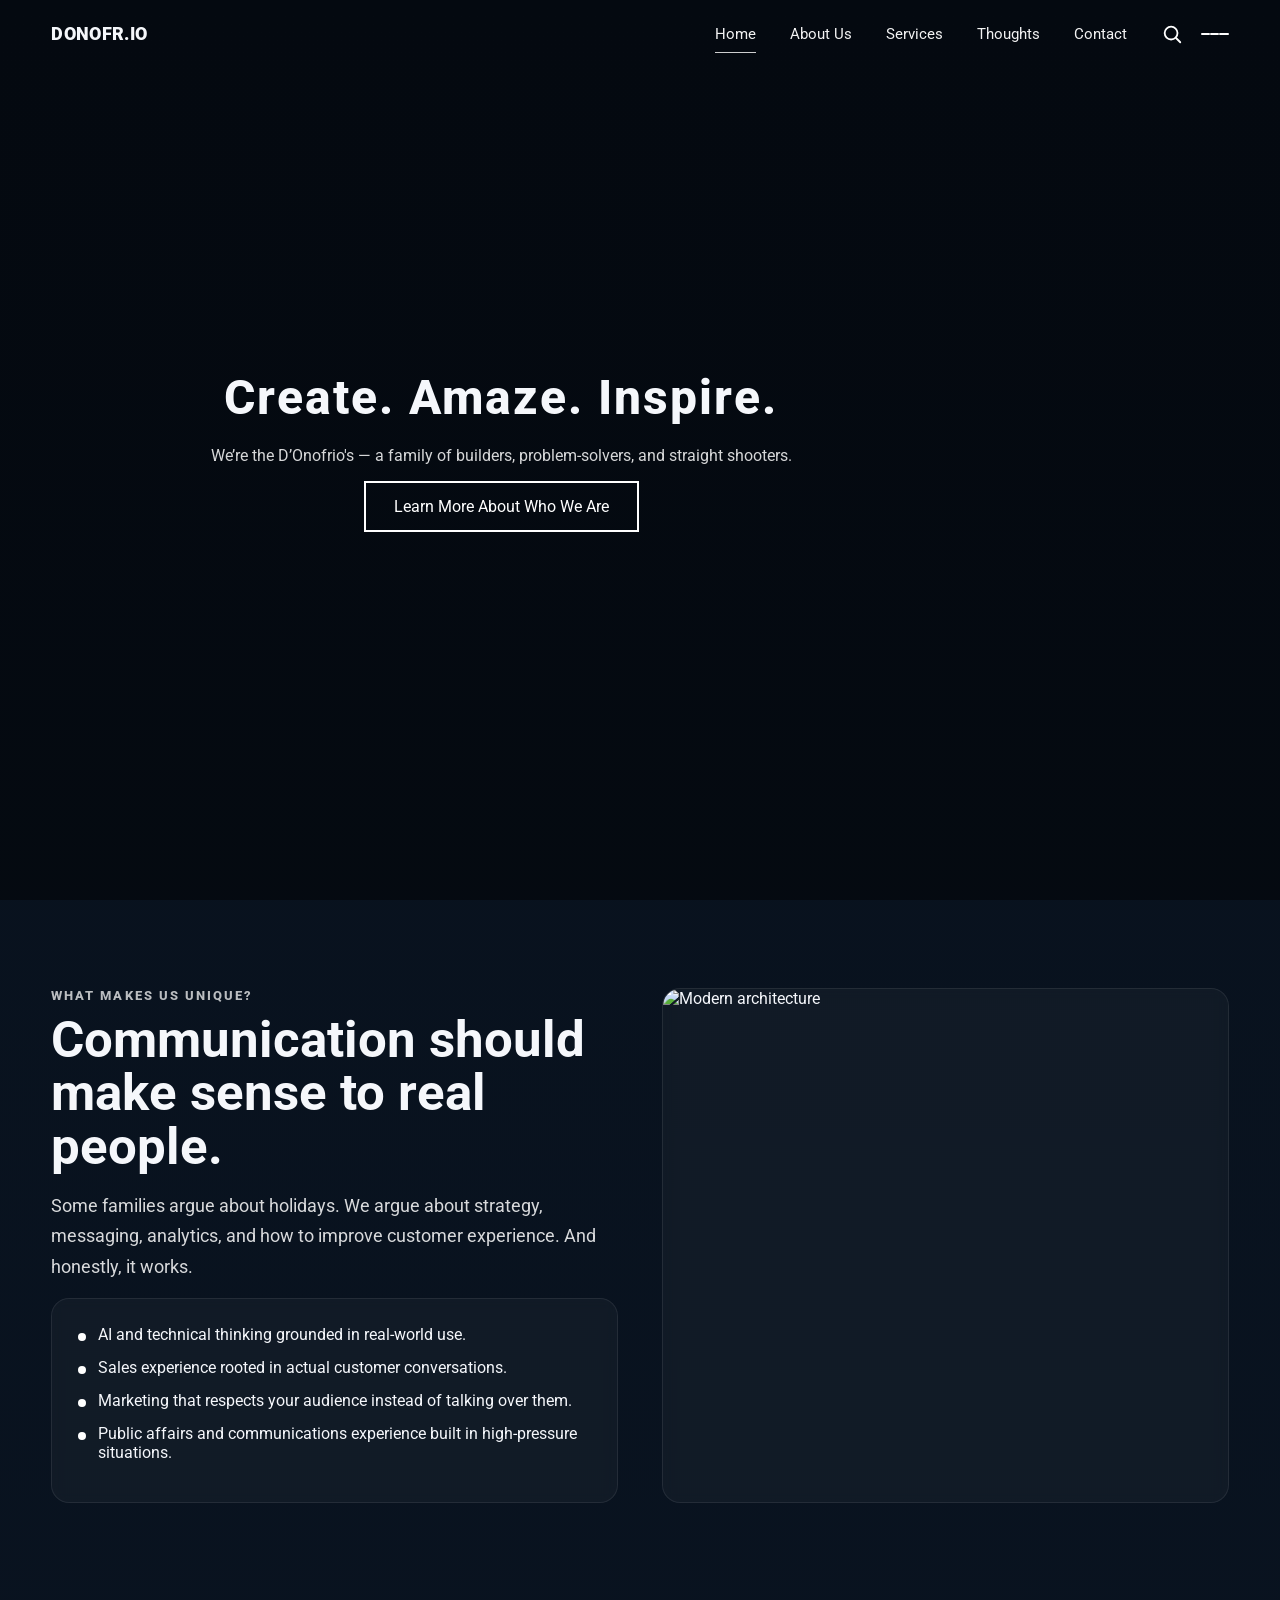
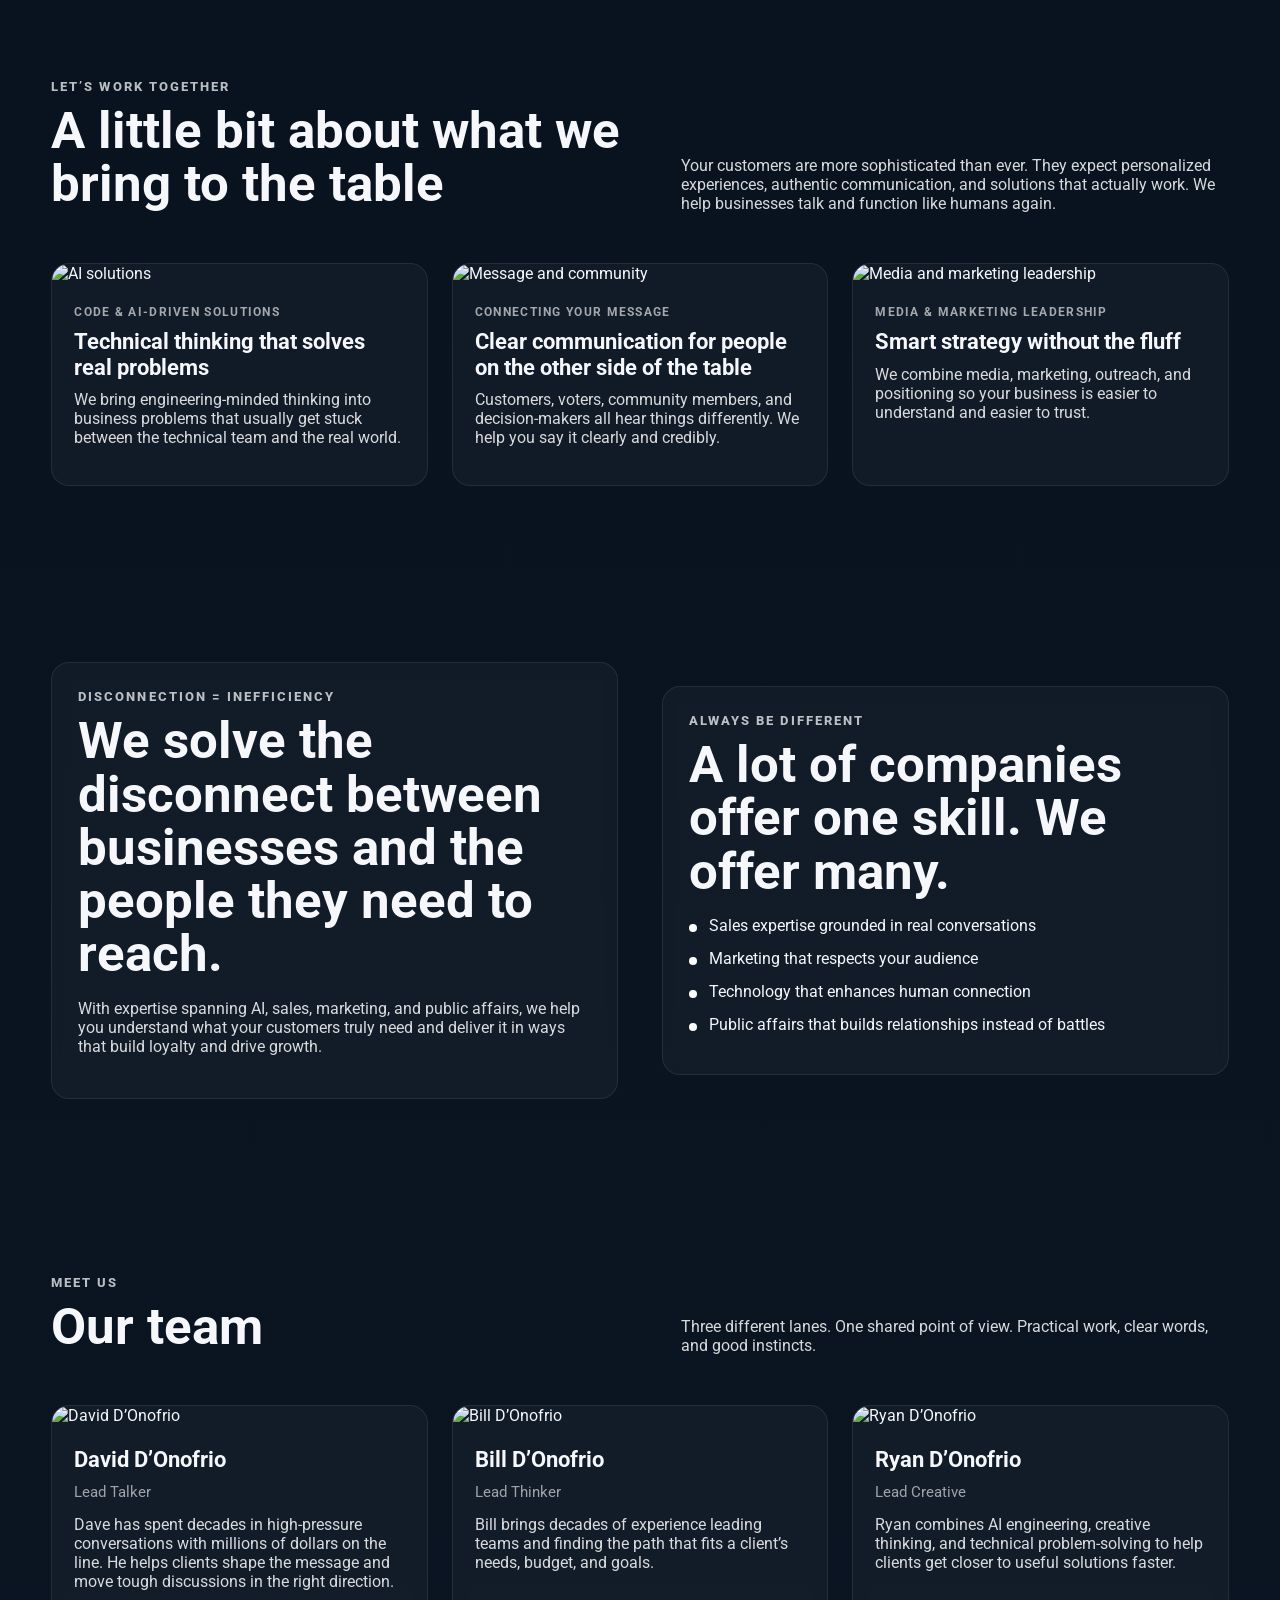
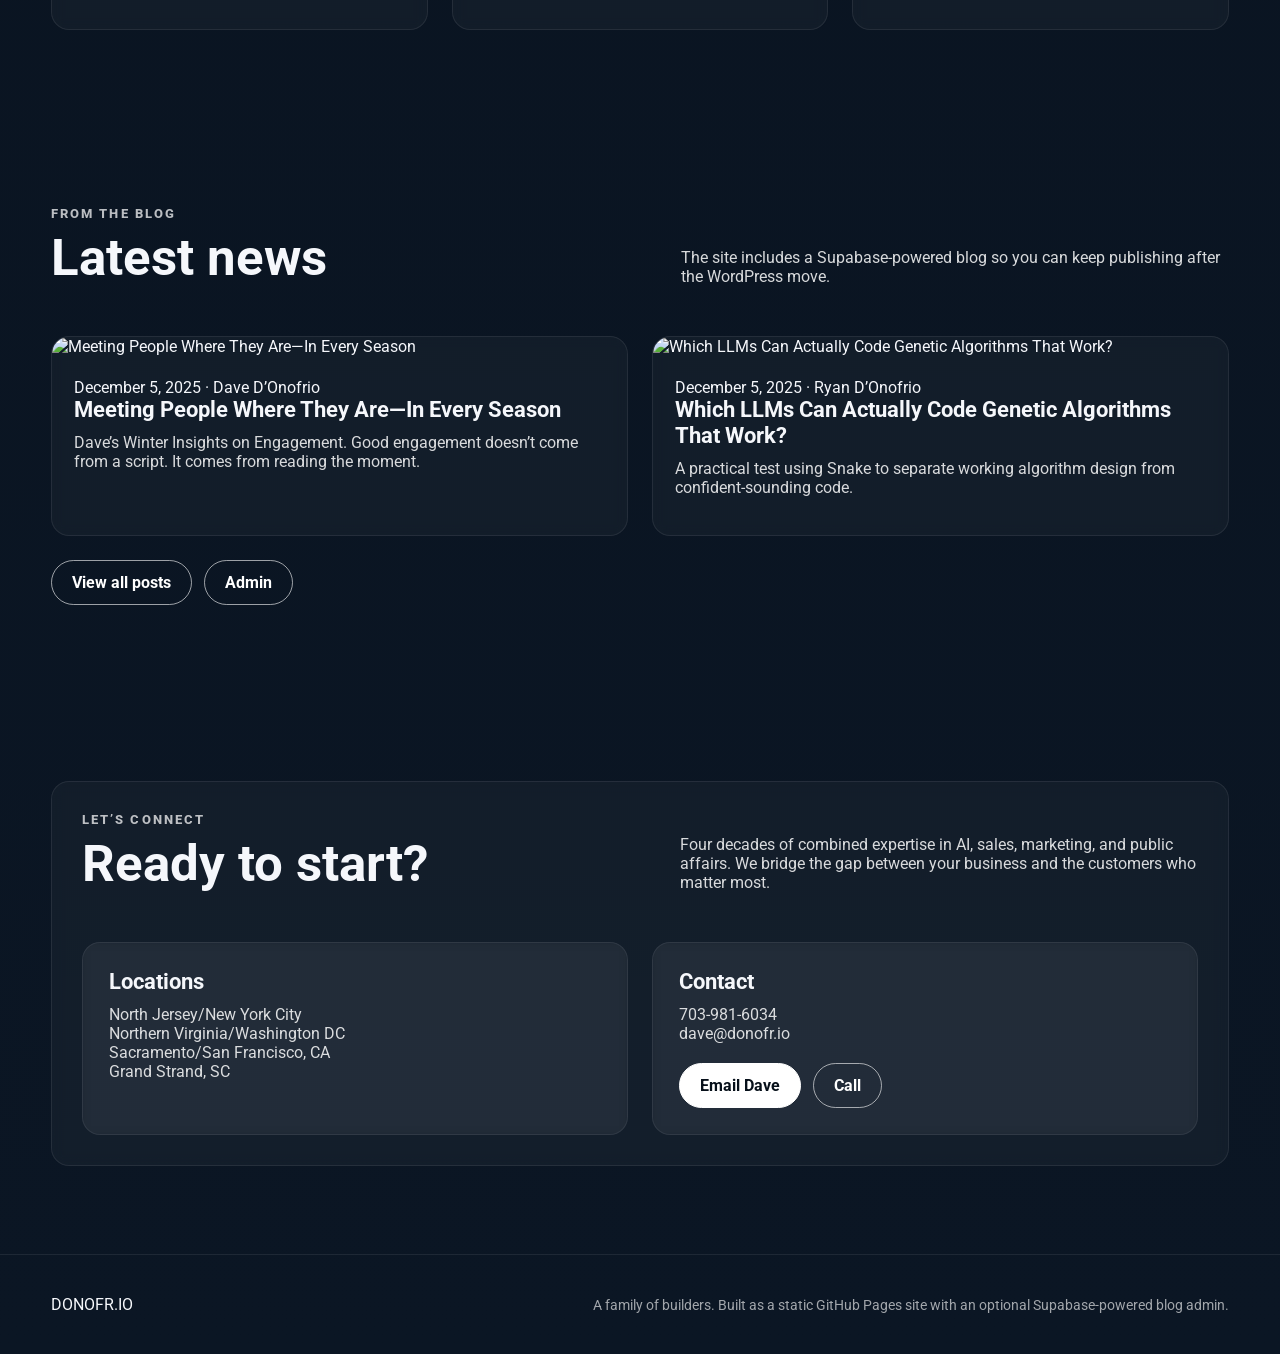
==== commit 7f075ded: "Update index.html" ====
--- a/index.html
+++ b/index.html
@@ -31,31 +31,40 @@
           <line x1="16.65" y1="16.65" x2="21" y2="21"></line>
         </svg>
       </a>
+
       <button class="nav-icon menu-icon" type="button" aria-label="Menu">
-        <span></span><span></span><span></span>
+        <span></span>
+        <span></span>
+        <span></span>
       </button>
     </div>
   </div>
 </header>
 
 <section class="hero">
-  <div class="hero-video-shell">
-    <video class="hero-video-native" autoplay muted loop playsinline>
-      <source src="DataFlow.mp4" type="video/mp4">
+  <div class="hero-media" aria-hidden="true">
+    <img
+      class="hero-fallback"
+      src="/meeting.jpg"
+      alt=""
+    >
+
+    <video class="hero-video-native" autoplay muted loop playsinline preload="auto">
+      <source src="/DataFlow.mp4" type="video/mp4">
     </video>
-  </div>
-
-  <div class="hero-overlay"></div>
-
-  <div class="hero-content">
-    <h2 class="hero-eyebrow">CREATE. AMAZE. INSPIRE.</h2>
-    <h1 class="hero-title">
-      We bridge the gap between your business and the public.
-    </h1>
-    <p class="hero-sub">
-      We’re the D’Onofrios — a family of builders, problem-solvers, and straight shooters.
-    </p>
-    <a href="#about" class="hero-button">Learn More About Who We Are</a>
+
+    <div class="hero-overlay"></div>
+  </div>
+
+  <div class="container hero-inner">
+    <div class="hero-content">
+      <div class="hero-eyebrow">Create. Amaze. Inspire.</div>
+      <div class="hero-rule"></div>
+      <p class="hero-subtext">
+        We’re the D’Onofrio's — a family of builders, problem-solvers, and straight shooters.
+      </p>
+      <a class="hero-button" href="#about">Learn More About Who We Are</a>
+    </div>
   </div>
 </section>
 
@@ -80,7 +89,7 @@
     </div>
 
     <div class="card">
-      <img src="https://donofr.io/wp-content/uploads/2017/09/samuel-ferrara-8N6TUVrWj38-unsplash-2-1-1024x683.jpg" alt="Modern architecture">
+      <img src="/mountain.jpg" alt="Modern architecture">
     </div>
   </div>
 </section>
@@ -102,7 +111,7 @@
     <div class="grid grid-3">
       <article class="card">
         <div class="service-media">
-          <img src="https://donofr.io/wp-content/uploads/2025/12/MIT-Probalistic-Control-compressed_0.gif" alt="AI solutions">
+          <img src="/service-ai.gif" alt="AI solutions">
         </div>
         <div class="card-body">
           <div class="kicker">Code & AI-driven solutions</div>
@@ -113,7 +122,7 @@
 
       <article class="card">
         <div class="service-media">
-          <img src="https://donofr.io/wp-content/uploads/2025/12/CAC-Meeting.jpg" alt="Message and community">
+          <img src="/meeting.jpg" alt="Message and community">
         </div>
         <div class="card-body">
           <div class="kicker">Connecting your message</div>
@@ -124,7 +133,7 @@
 
       <article class="card">
         <div class="service-media">
-          <img src="https://donofr.io/wp-content/uploads/2025/12/istockphoto-953782406-612x612-1.jpg" alt="Media and marketing leadership">
+          <img src="/service-marketing.jpg" alt="Media and marketing leadership">
         </div>
         <div class="card-body">
           <div class="kicker">Media & marketing leadership</div>
@@ -173,7 +182,7 @@
     <div class="grid grid-3">
       <article class="card">
         <div class="team-photo">
-          <img src="https://donofr.io/wp-content/uploads/2025/12/1763774761098.jpeg" alt="David D’Onofrio">
+          <img src="/david.jpg" alt="David D’Onofrio">
         </div>
         <div class="card-body">
           <h3>David D’Onofrio</h3>
@@ -184,7 +193,7 @@
 
       <article class="card">
         <div class="team-photo">
-          <img src="https://donofr.io/wp-content/uploads/2025/12/1517588302320.jpeg" alt="Bill D’Onofrio">
+          <img src="/bill.jpg" alt="Bill D’Onofrio">
         </div>
         <div class="card-body">
           <h3>Bill D’Onofrio</h3>
@@ -195,7 +204,7 @@
 
       <article class="card">
         <div class="team-photo">
-          <img src="https://donofr.io/wp-content/uploads/2025/12/1756089447397.jpeg" alt="Ryan D’Onofrio">
+          <img src="/ryan.jpg" alt="Ryan D’Onofrio">
         </div>
         <div class="card-body">
           <h3>Ryan D’Onofrio</h3>
@@ -219,7 +228,7 @@
 
     <div id="latest-posts" class="grid grid-2"></div>
 
-    <div class="actions" style="margin-top:24px">
+    <div class="actions center-actions" style="margin-top:24px">
       <a class="btn secondary" href="thoughts.html">View all posts</a>
       <a class="btn secondary" href="admin.html">Admin</a>
     </div>
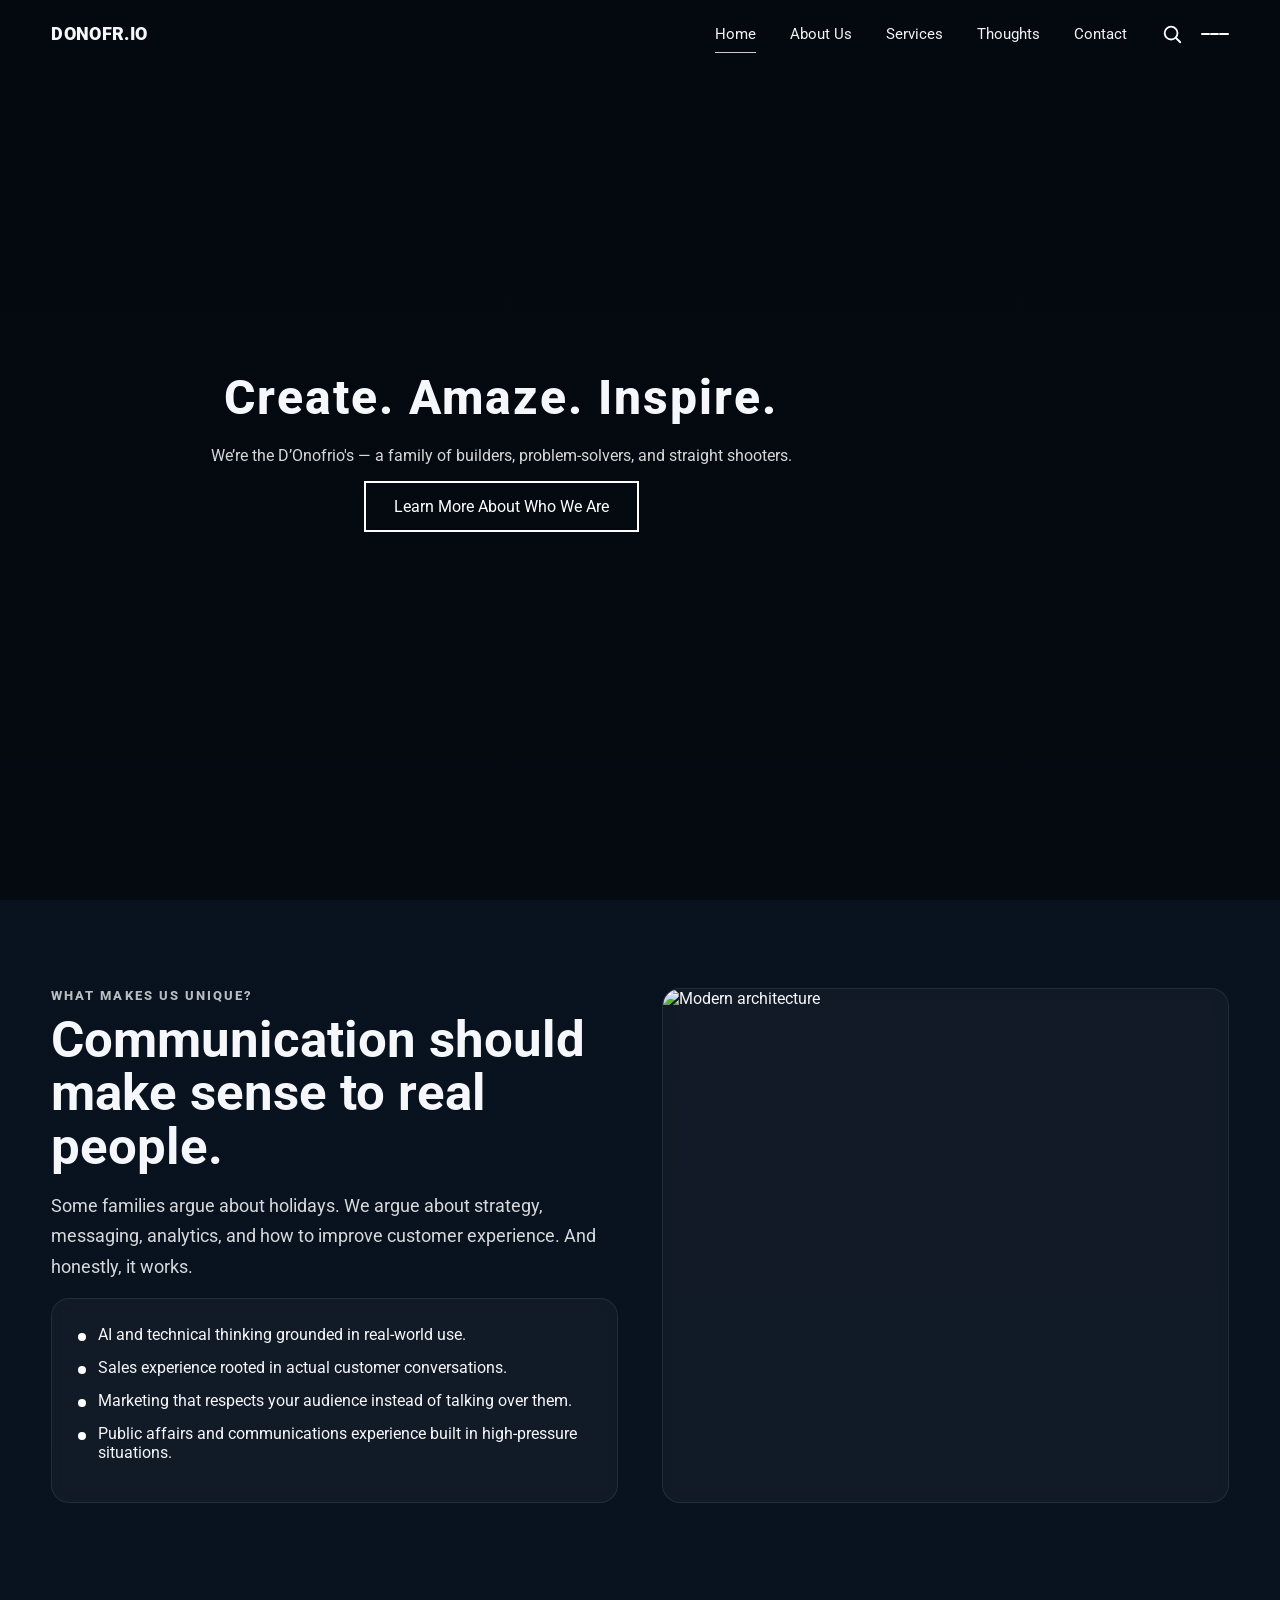
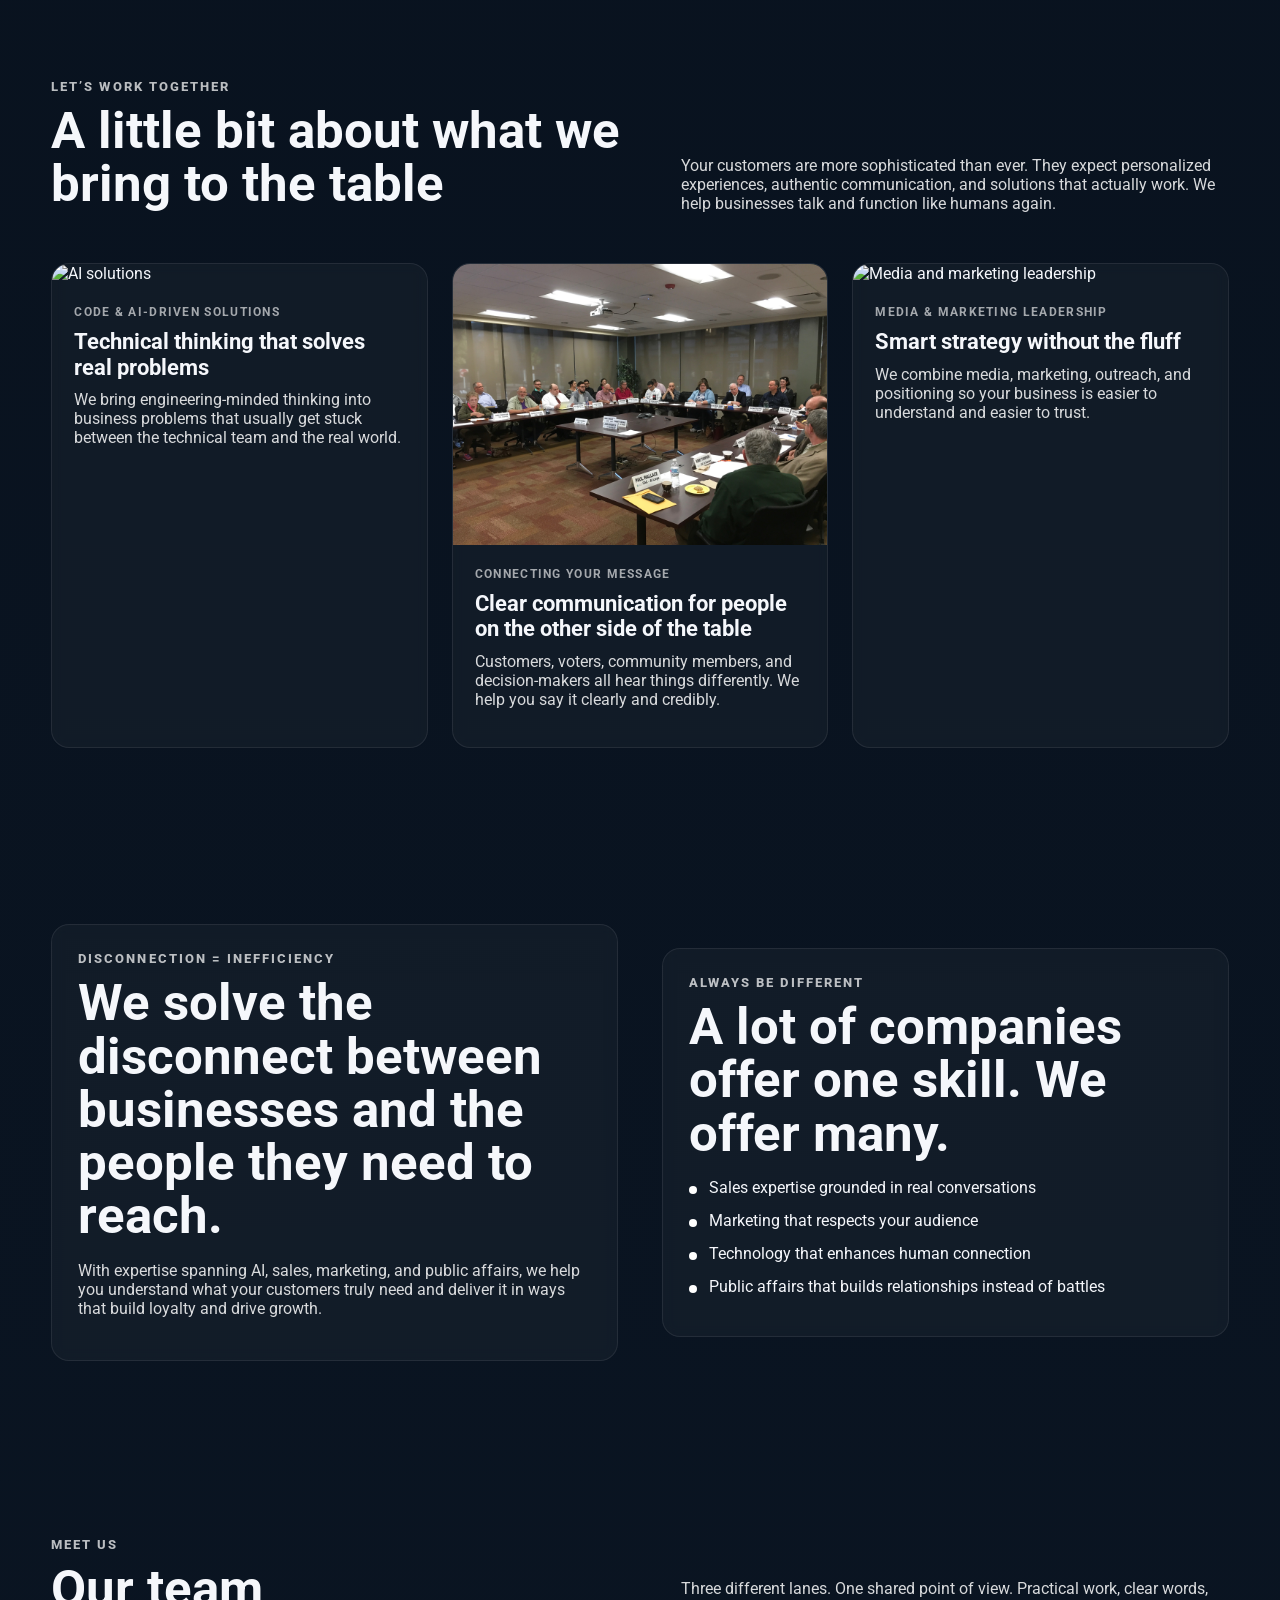
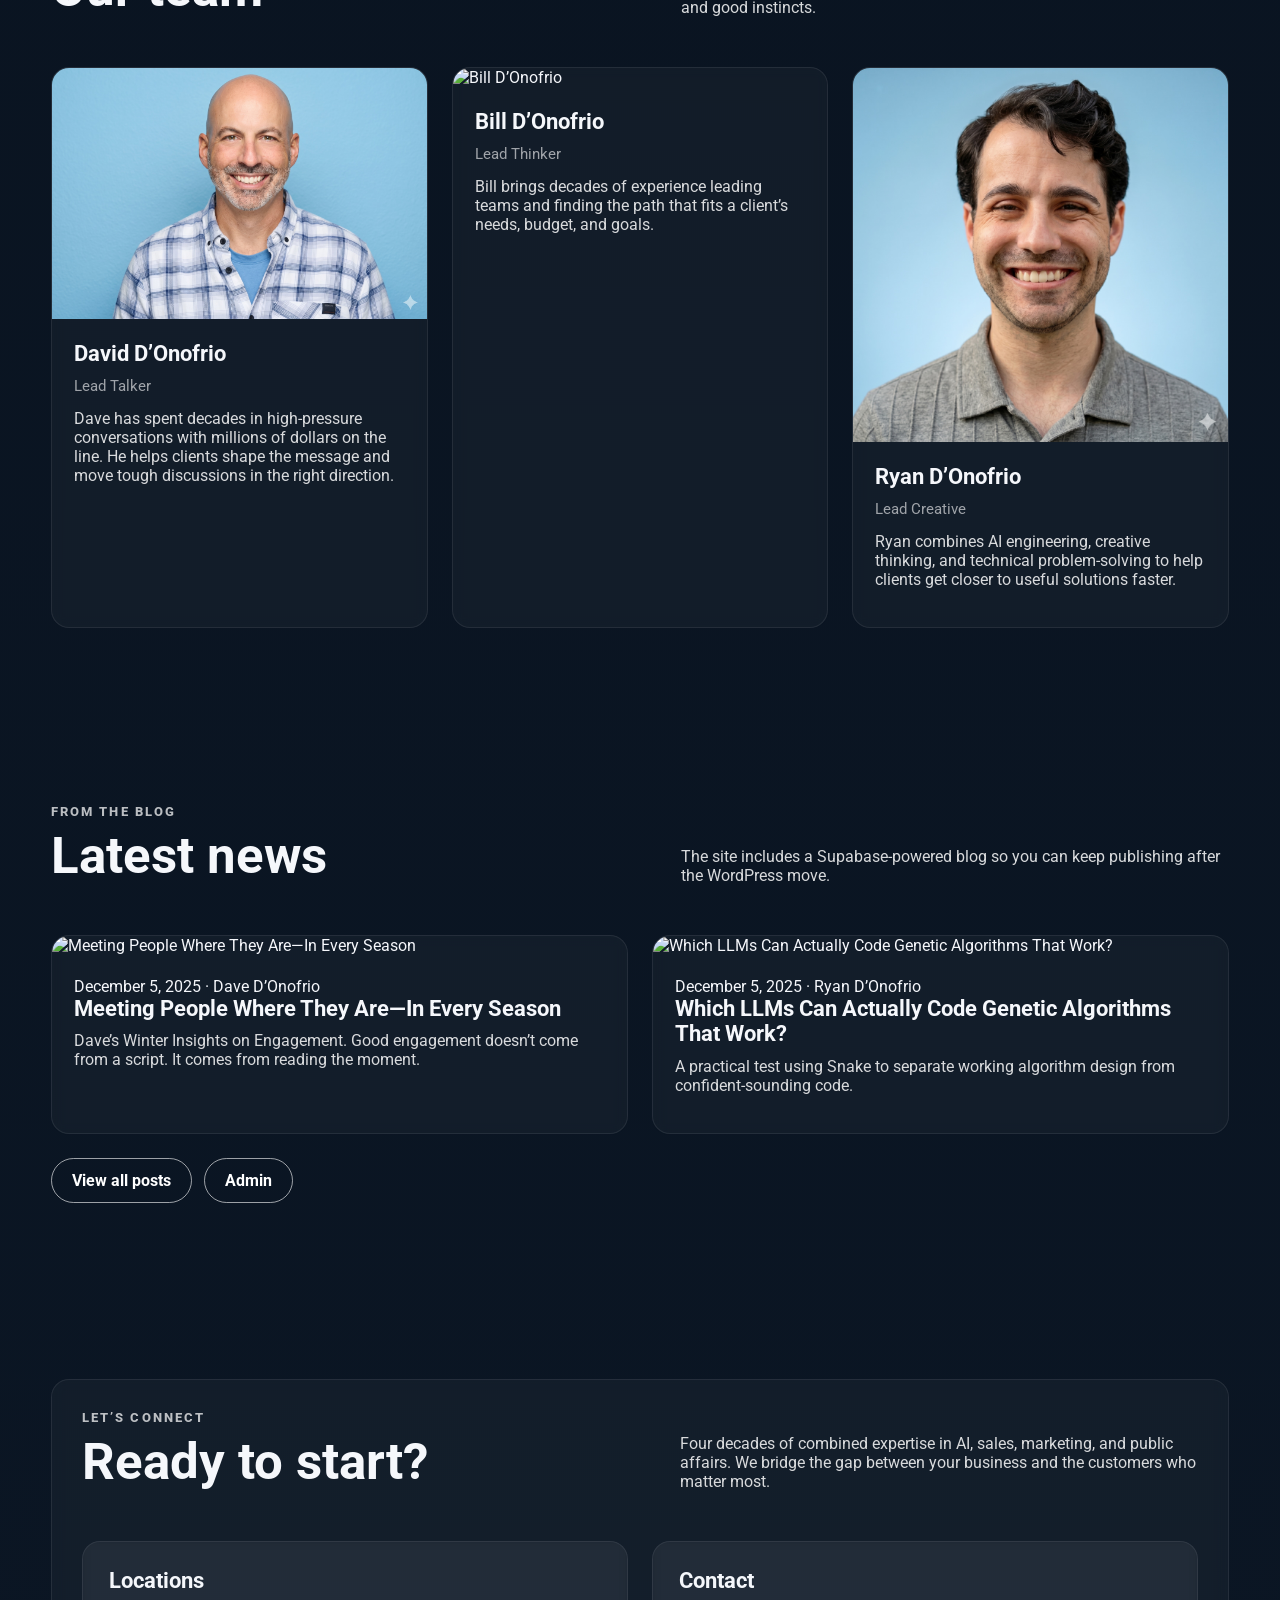
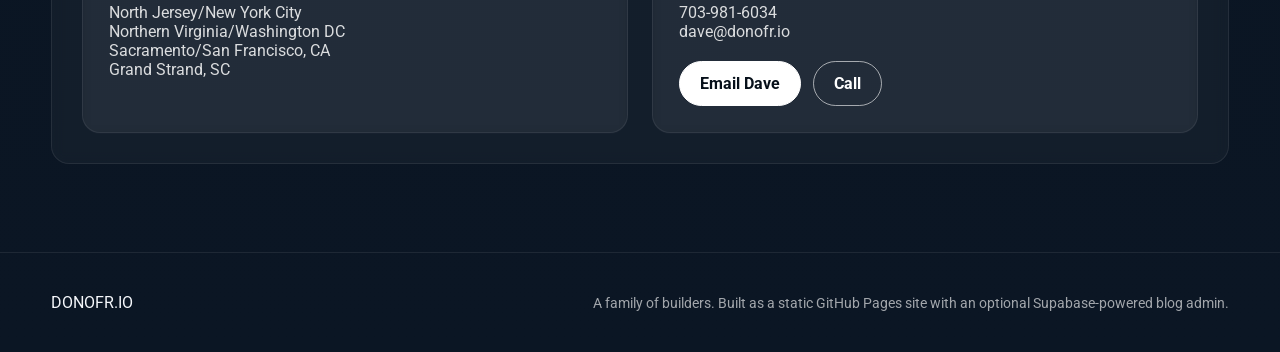
==== commit ff5dff91: "Update index.html" ====
--- a/index.html
+++ b/index.html
@@ -89,7 +89,7 @@
     </div>
 
     <div class="card">
-      <img src="/mountain.jpg" alt="Modern architecture">
+      <img src="images/mountain.jpg" alt="Modern architecture">
     </div>
   </div>
 </section>
@@ -111,7 +111,7 @@
     <div class="grid grid-3">
       <article class="card">
         <div class="service-media">
-          <img src="/service-ai.gif" alt="AI solutions">
+          <img src="images/service-ai.gif" alt="AI solutions">
         </div>
         <div class="card-body">
           <div class="kicker">Code & AI-driven solutions</div>
@@ -122,7 +122,7 @@
 
       <article class="card">
         <div class="service-media">
-          <img src="/meeting.jpg" alt="Message and community">
+          <img src="images/meeting.jpg" alt="Message and community">
         </div>
         <div class="card-body">
           <div class="kicker">Connecting your message</div>
@@ -133,7 +133,7 @@
 
       <article class="card">
         <div class="service-media">
-          <img src="/service-marketing.jpg" alt="Media and marketing leadership">
+          <img src="images/service-marketing.jpg" alt="Media and marketing leadership">
         </div>
         <div class="card-body">
           <div class="kicker">Media & marketing leadership</div>
@@ -182,7 +182,7 @@
     <div class="grid grid-3">
       <article class="card">
         <div class="team-photo">
-          <img src="/david.jpg" alt="David D’Onofrio">
+          <img src="images/david.jpg" alt="David D’Onofrio">
         </div>
         <div class="card-body">
           <h3>David D’Onofrio</h3>
@@ -193,7 +193,7 @@
 
       <article class="card">
         <div class="team-photo">
-          <img src="/bill.jpg" alt="Bill D’Onofrio">
+          <img src="images/bill.jpg" alt="Bill D’Onofrio">
         </div>
         <div class="card-body">
           <h3>Bill D’Onofrio</h3>
@@ -204,7 +204,7 @@
 
       <article class="card">
         <div class="team-photo">
-          <img src="/ryan.jpg" alt="Ryan D’Onofrio">
+          <img src="images/ryan.jpg" alt="Ryan D’Onofrio">
         </div>
         <div class="card-body">
           <h3>Ryan D’Onofrio</h3>
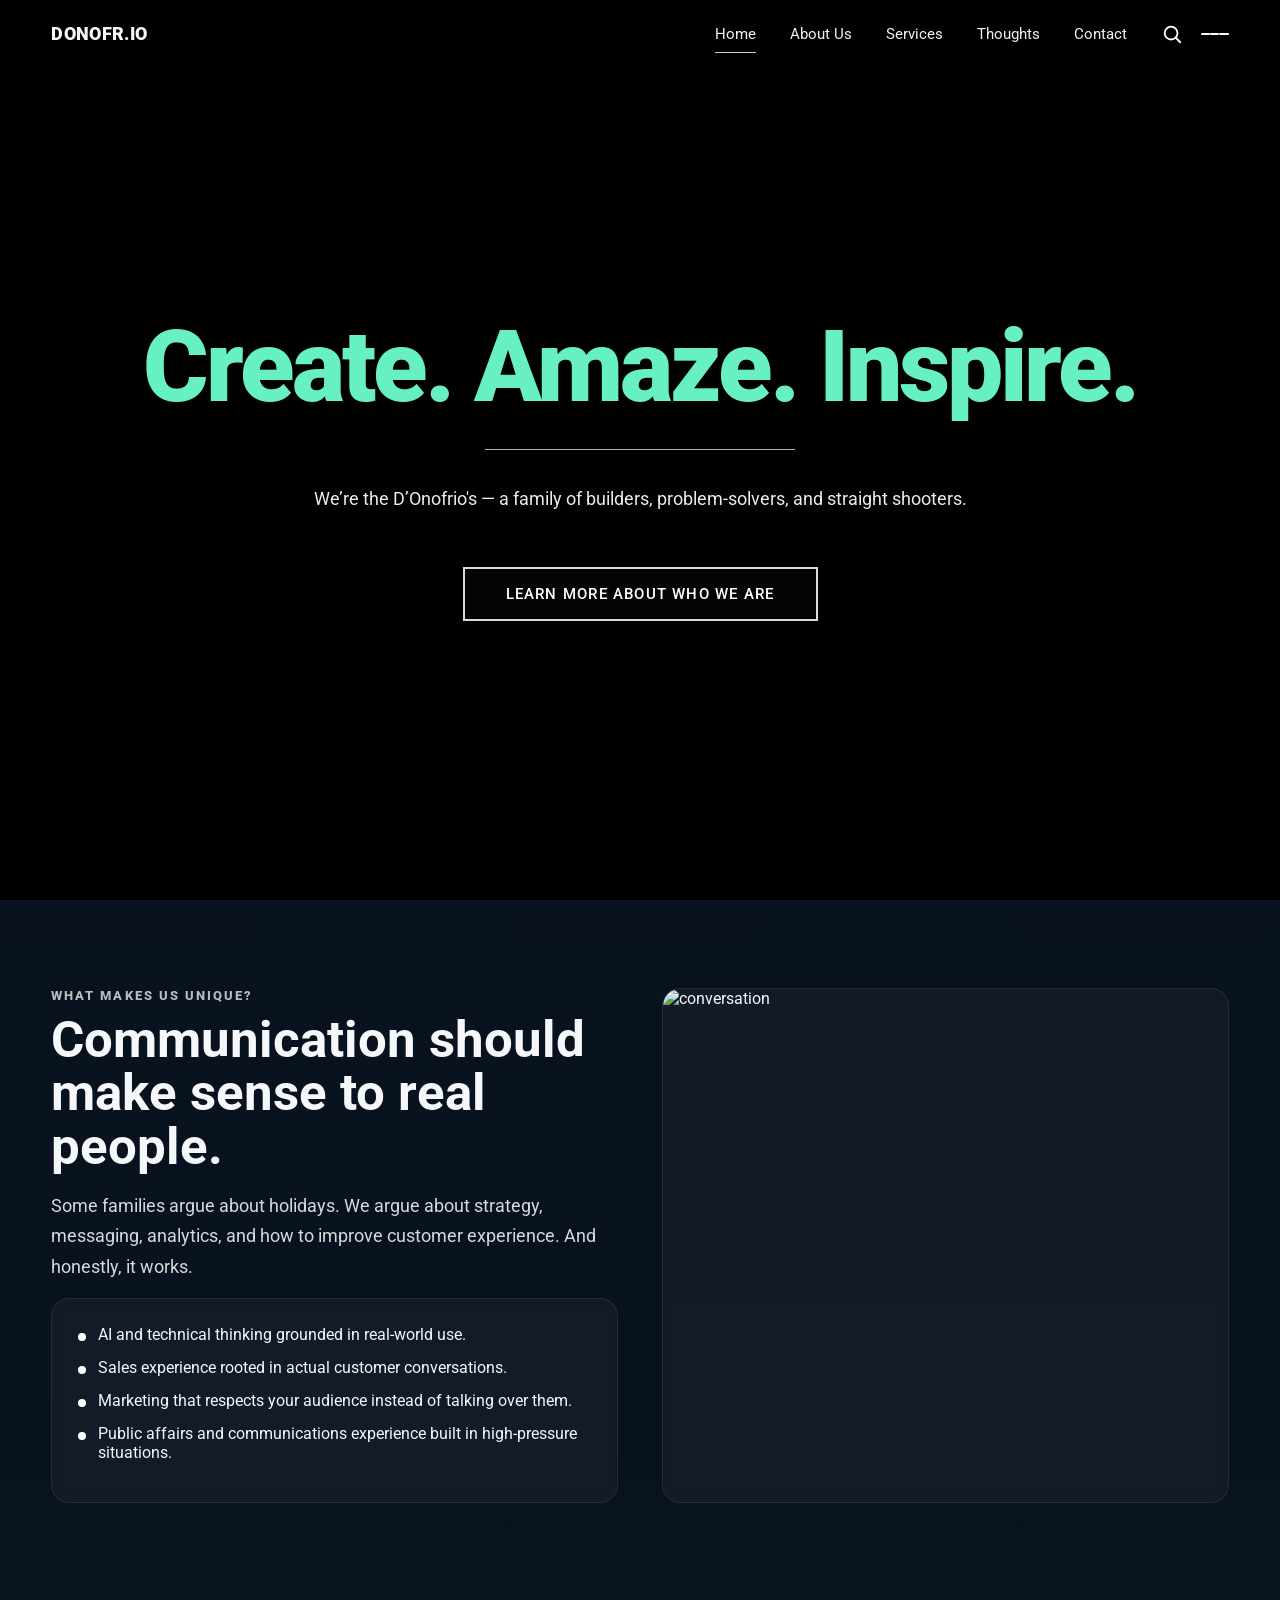
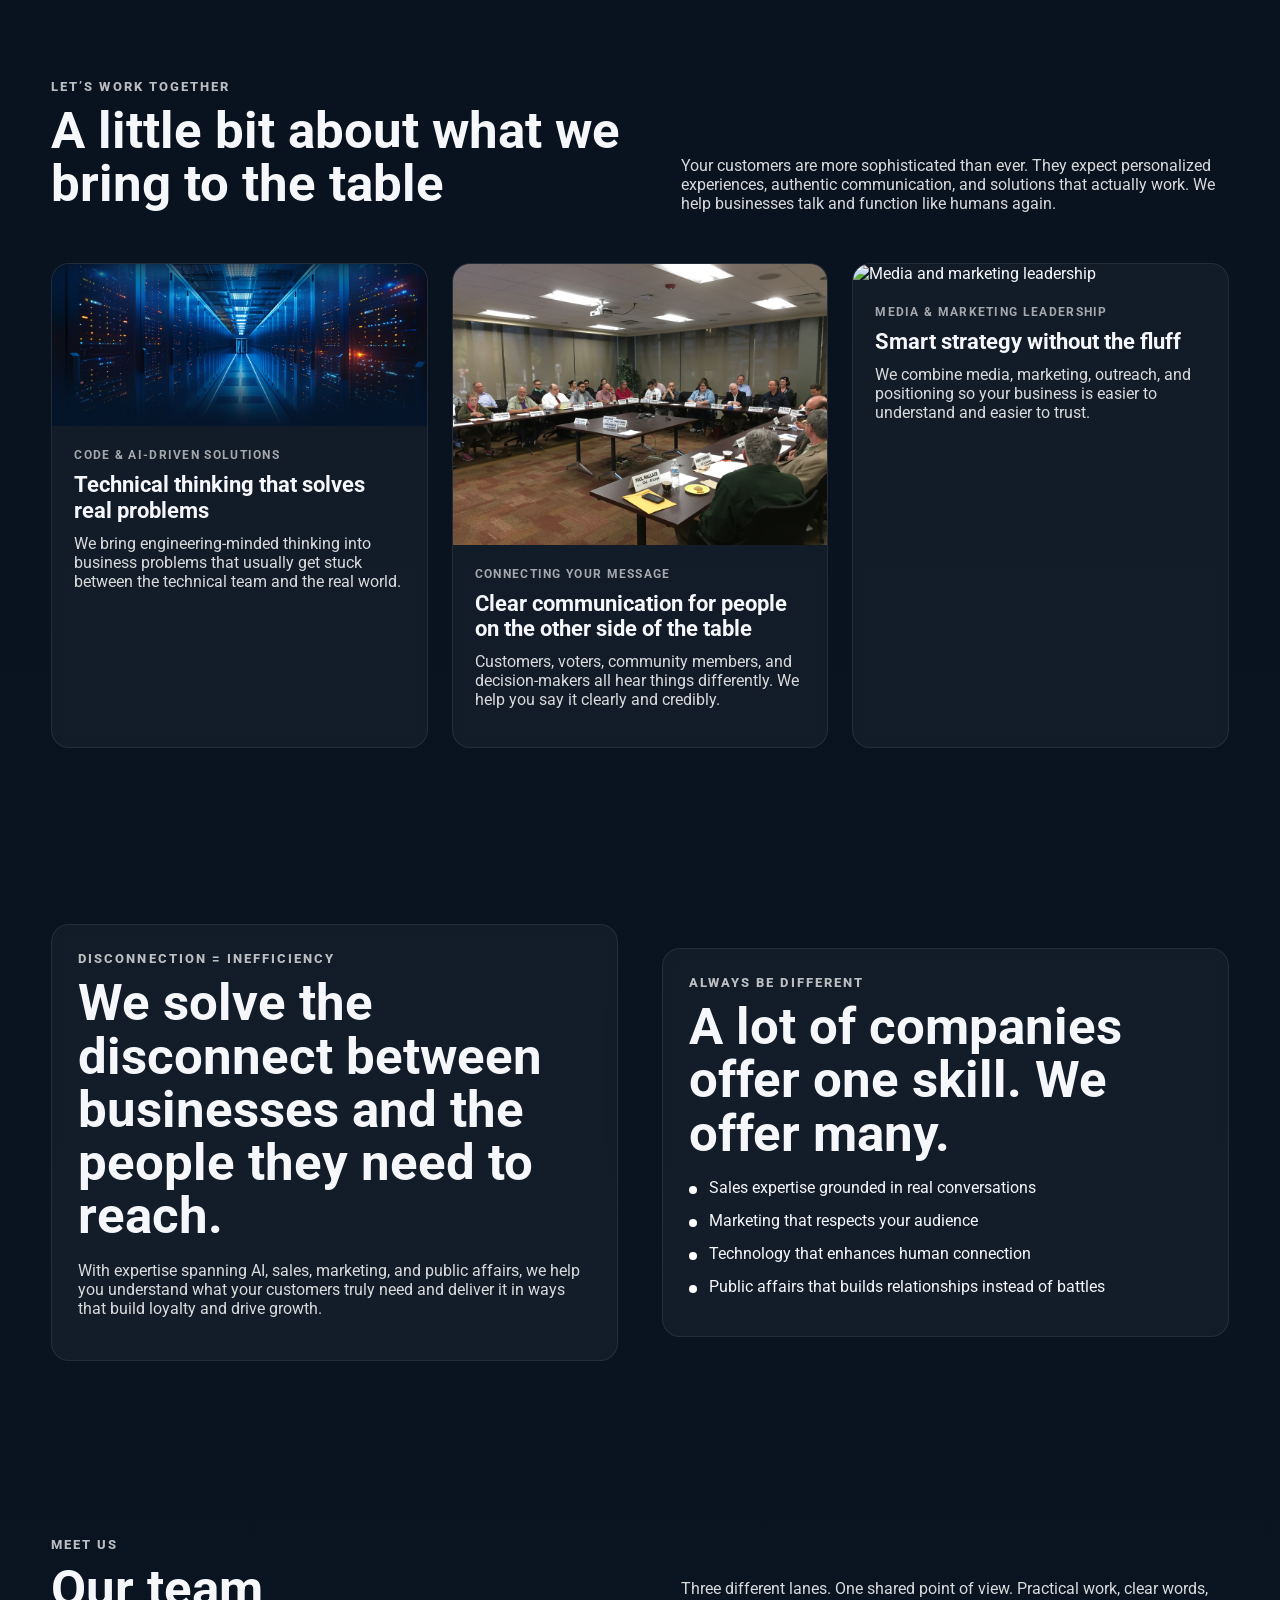
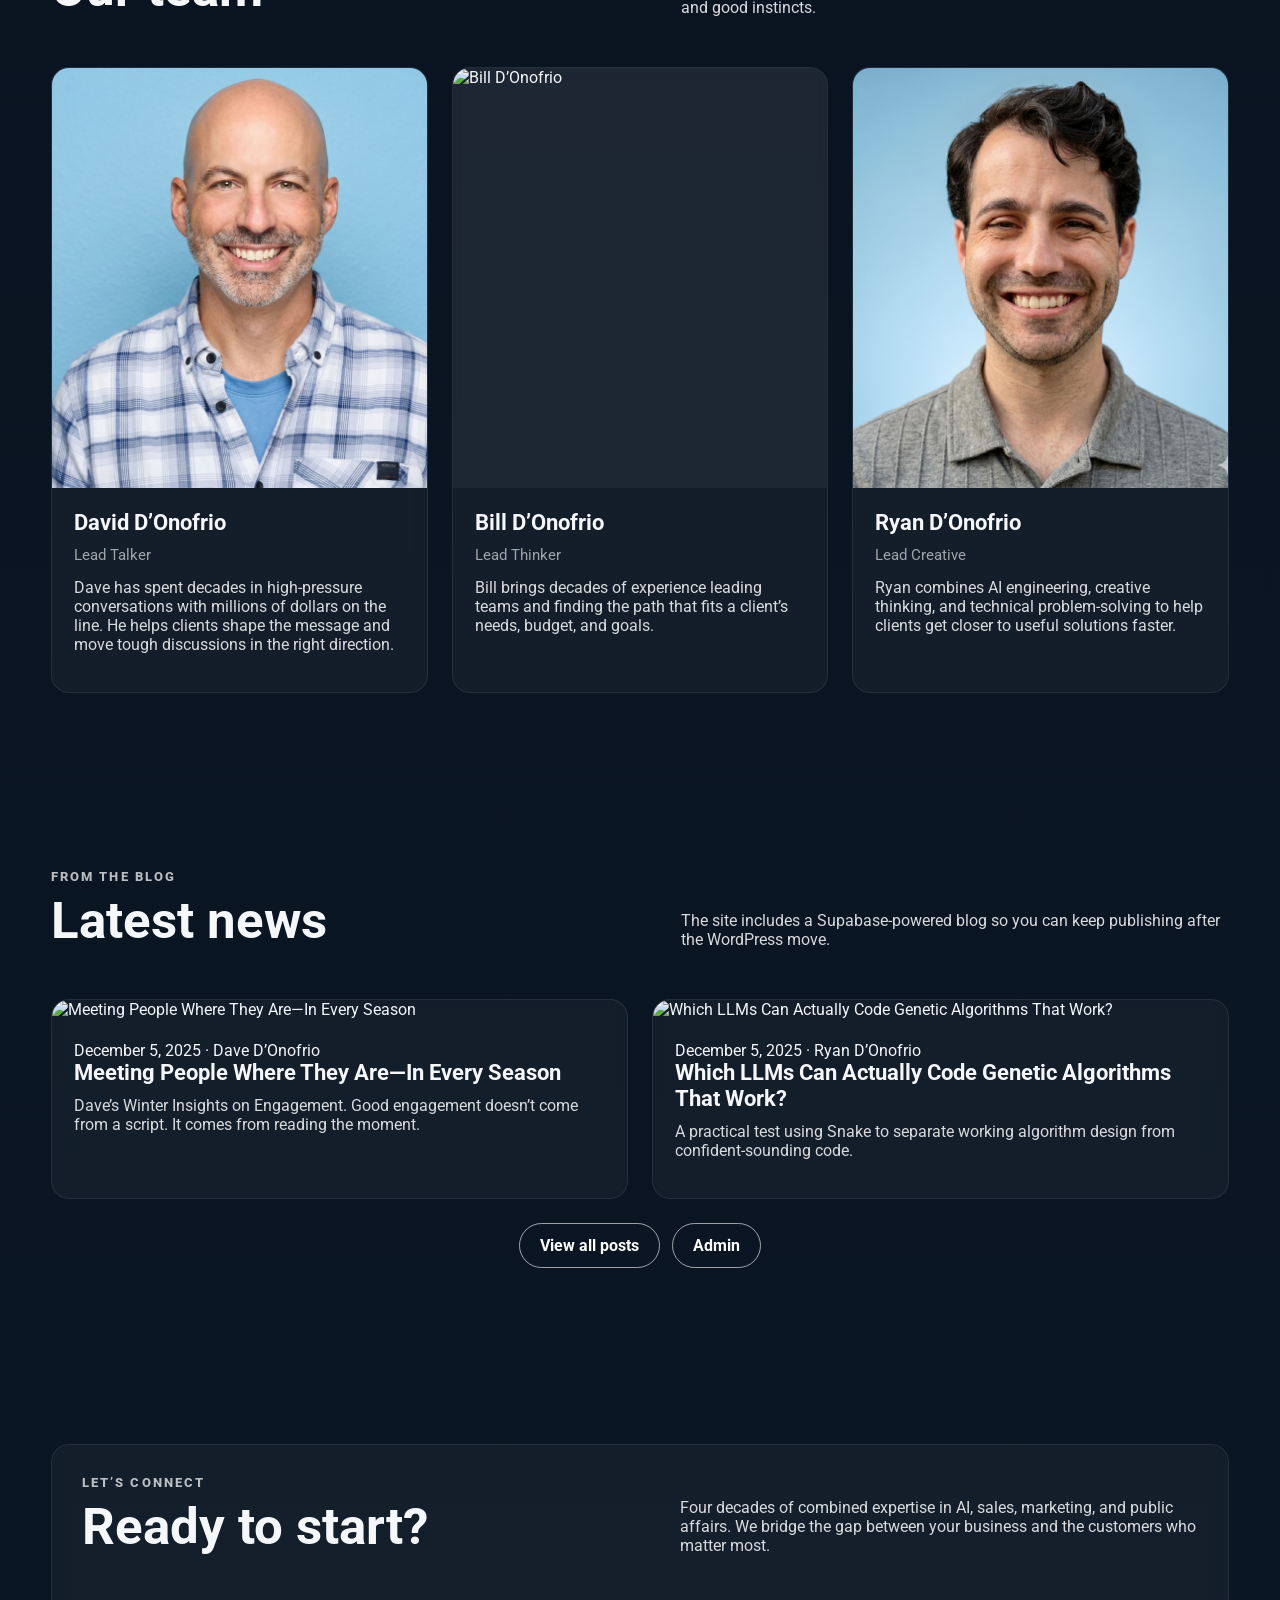
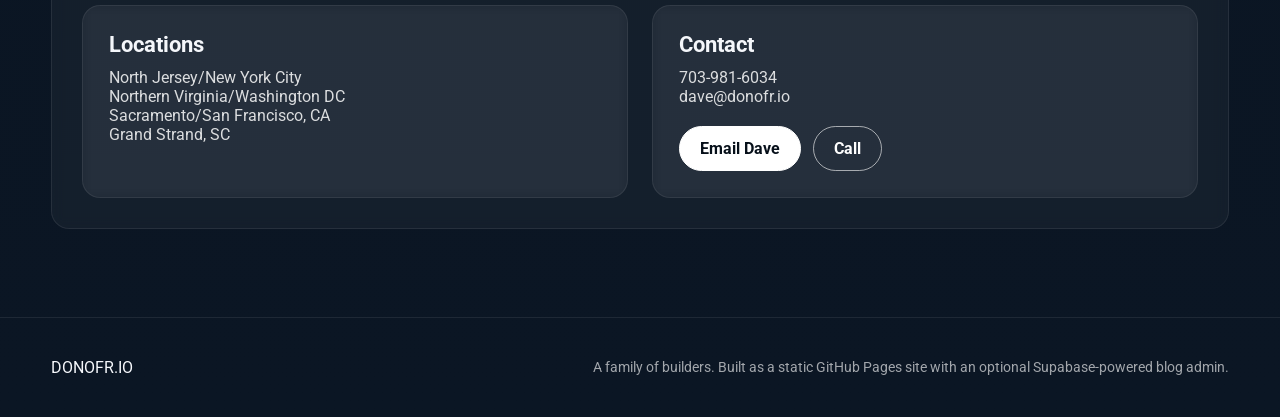
==== commit 32c34b79: "Update index.html" ====
--- a/index.html
+++ b/index.html
@@ -89,7 +89,7 @@
     </div>
 
     <div class="card">
-      <img src="images/mountain.jpg" alt="Modern architecture">
+      <img src="images/conversation.jpg" alt="conversation">
     </div>
   </div>
 </section>
@@ -111,7 +111,7 @@
     <div class="grid grid-3">
       <article class="card">
         <div class="service-media">
-          <img src="images/service-ai.gif" alt="AI solutions">
+          <img src="images/AI-Infrastructure.jpg" alt="AI solutions">
         </div>
         <div class="card-body">
           <div class="kicker">Code & AI-driven solutions</div>
--- a/styles.css
+++ b/styles.css
@@ -1,11 +1,9 @@
 :root {
   --bg: #08111d;
-  --bg-deep: #050b14;
   --text: #f5f7fb;
   --muted: rgba(255, 255, 255, 0.75);
-  --accent: #ffffff;
-  --line: rgba(255, 255, 255, 0.18);
-  --panel: #0e1724;
+  --line: rgba(255, 255, 255, 0.16);
+  --panel: rgba(255, 255, 255, 0.04);
 }
 
 * {
@@ -30,9 +28,10 @@
   text-decoration: none;
 }
 
-img {
+img,
+video {
+  display: block;
   max-width: 100%;
-  display: block;
 }
 
 button {
@@ -141,20 +140,28 @@
 
 .hero {
   position: relative;
-  height: 100vh;
+  min-height: 100svh;
+  min-height: 100vh;
   overflow: hidden;
-  display: flex;
-  align-items: center;
-  justify-content: center;
-  text-align: center;
-}
-
-/* VIDEO (this is what fixes Chrome issues) */
-.hero-video-shell {
+  background: #000;
+}
+
+.hero-media {
   position: absolute;
   inset: 0;
+  z-index: 0;
   overflow: hidden;
-  z-index: 0;
+  background: #000;
+}
+
+.hero-fallback {
+  position: absolute;
+  inset: 0;
+  width: 100%;
+  height: 100%;
+  object-fit: cover;
+  transform: scale(1.08);
+  filter: brightness(0.4);
 }
 
 .hero-video-native {
@@ -163,56 +170,92 @@
   left: 50%;
   width: max(177.78vh, 140vw);
   height: max(56.25vw, 140vh);
-  transform: translate(-50%, -50%) scale(1.2);
+  min-width: 100%;
+  min-height: 100%;
   object-fit: cover;
+  transform: translate(-50%, -50%) scale(1.18);
   pointer-events: none;
-  filter: brightness(0.7);
-}
-
-/* Overlay */
+  filter: brightness(0.72);
+}
+
 .hero-overlay {
   position: absolute;
   inset: 0;
-  background: rgba(0,0,0,0.45);
+  background:
+    linear-gradient(180deg, rgba(0, 0, 0, 0.25) 0%, rgba(0, 0, 0, 0.36) 18%, rgba(0, 0, 0, 0.46) 58%, rgba(0, 0, 0, 0.58) 100%),
+    radial-gradient(circle at center, rgba(0, 0, 0, 0.02) 0%, rgba(0, 0, 0, 0.18) 70%, rgba(0, 0, 0, 0.35) 100%);
   z-index: 1;
 }
 
-/* Content */
-.hero-content {
+.hero-inner {
   position: relative;
   z-index: 2;
-  max-width: 900px;
-  padding: 0 20px;
+  min-height: 100svh;
+  min-height: 100vh;
+  display: flex;
+  align-items: center;
+  justify-content: center;
+  padding-top: 110px;
+  padding-bottom: 90px;
+}
+
+.hero-content {
+  width: 100%;
+  max-width: 1120px;
+  text-align: center;
+  color: #fff;
+  margin-top: 20px;
 }
 
 .hero-eyebrow {
-  font-size: 3rem;
-  font-weight: 800;
-  margin-bottom: 20px;
-  letter-spacing: 2px;
-}
-
-.hero-title {
-  font-size: 3.2rem;
-  font-weight: 800;
-  line-height: 1.2;
-  margin-bottom: 20px;
-}
-
-.hero-sub {
-  font-size: 1.2rem;
-  margin-bottom: 30px;
+  font-size: clamp(3.5rem, 7.8vw, 6.6rem);
+  line-height: 0.96;
+  font-weight: 900;
+  letter-spacing: -0.03em;
+  margin: 0 auto 34px;
+  color: #67f0c1;
+}
+
+.hero-rule {
+  width: 310px;
+  max-width: 45%;
+  height: 1px;
+  background: rgba(255, 255, 255, 0.68);
+  margin: 0 auto 36px;
+}
+
+.hero-subtext {
+  max-width: 980px;
+  margin: 0 auto 54px;
+  font-size: clamp(1rem, 1.8vw, 1.1rem);
+  line-height: 1.55;
+  color: rgba(255, 255, 255, 0.92);
 }
 
 .hero-button {
-  display: inline-block;
-  padding: 14px 28px;
-  border: 2px solid white;
-  text-decoration: none;
-  color: white;
-}
-
-/* GENERAL BUTTONS */
+  display: inline-flex;
+  align-items: center;
+  justify-content: center;
+  min-width: 355px;
+  min-height: 54px;
+  padding: 15px 26px;
+  border: 2px solid rgba(255, 255, 255, 0.85);
+  background: rgba(255, 255, 255, 0.02);
+  color: #fff;
+  text-transform: uppercase;
+  letter-spacing: 0.08em;
+  font-size: 0.95rem;
+  font-weight: 500;
+  transition: background 0.2s ease, transform 0.2s ease, border-color 0.2s ease;
+}
+
+.hero-button:hover {
+  background: rgba(255, 255, 255, 0.08);
+  border-color: #fff;
+  transform: translateY(-1px);
+}
+
+/* GENERAL */
 
 .btn {
   display: inline-flex;
@@ -237,8 +280,6 @@
   border-color: rgba(255, 255, 255, 0.6);
 }
 
-/* SECTIONS */
-
 section:not(.hero) {
   padding: 88px 0;
 }
@@ -305,7 +346,7 @@
 .card,
 .panel,
 .cta {
-  background: rgba(255, 255, 255, 0.035);
+  background: var(--panel);
   border: 1px solid rgba(255, 255, 255, 0.08);
   border-radius: 18px;
   overflow: hidden;
@@ -356,10 +397,25 @@
 }
 
 .service-media img,
-.team-photo img,
 .card img {
   width: 100%;
   height: auto;
+}
+
+/* TEAM */
+
+.team-photo {
+  width: 100%;
+  height: 420px;
+  overflow: hidden;
+  background: rgba(255, 255, 255, 0.04);
+}
+
+.team-photo img {
+  width: 100%;
+  height: 100%;
+  object-fit: cover;
+  object-position: center top;
 }
 
 .team-role {
@@ -380,6 +436,10 @@
   flex-wrap: wrap;
 }
 
+.center-actions {
+  justify-content: center;
+}
+
 /* FOOTER */
 
 footer {
@@ -408,7 +468,7 @@
   }
 
   .hero-eyebrow {
-    font-size: clamp(3rem, 8.2vw, 5.3rem);
+    font-size: clamp(3rem, 8vw, 5.3rem);
   }
 
   .hero-rule {
@@ -417,6 +477,10 @@
 
   .hero-button {
     min-width: 320px;
+  }
+
+  .team-photo {
+    height: 380px;
   }
 }
 
@@ -434,7 +498,7 @@
     padding-bottom: 70px;
   }
 
-  .hero-video-shell iframe {
+  .hero-video-native {
     width: max(220vh, 210vw);
     height: max(70vw, 170vh);
     transform: translate(-50%, -50%) scale(1.12);
@@ -475,6 +539,10 @@
   section:not(.hero) {
     padding: 68px 0;
   }
+
+  .team-photo {
+    height: 360px;
+  }
 }
 
 @media (max-width: 560px) {
@@ -495,7 +563,7 @@
     padding-bottom: 56px;
   }
 
-  .hero-video-shell iframe {
+  .hero-video-native {
     width: 260vw;
     height: 146.25vw;
     min-width: 220%;
@@ -518,4 +586,8 @@
     padding-left: 18px;
     padding-right: 18px;
   }
-}
+
+  .team-photo {
+    height: 320px;
+  }
+}
